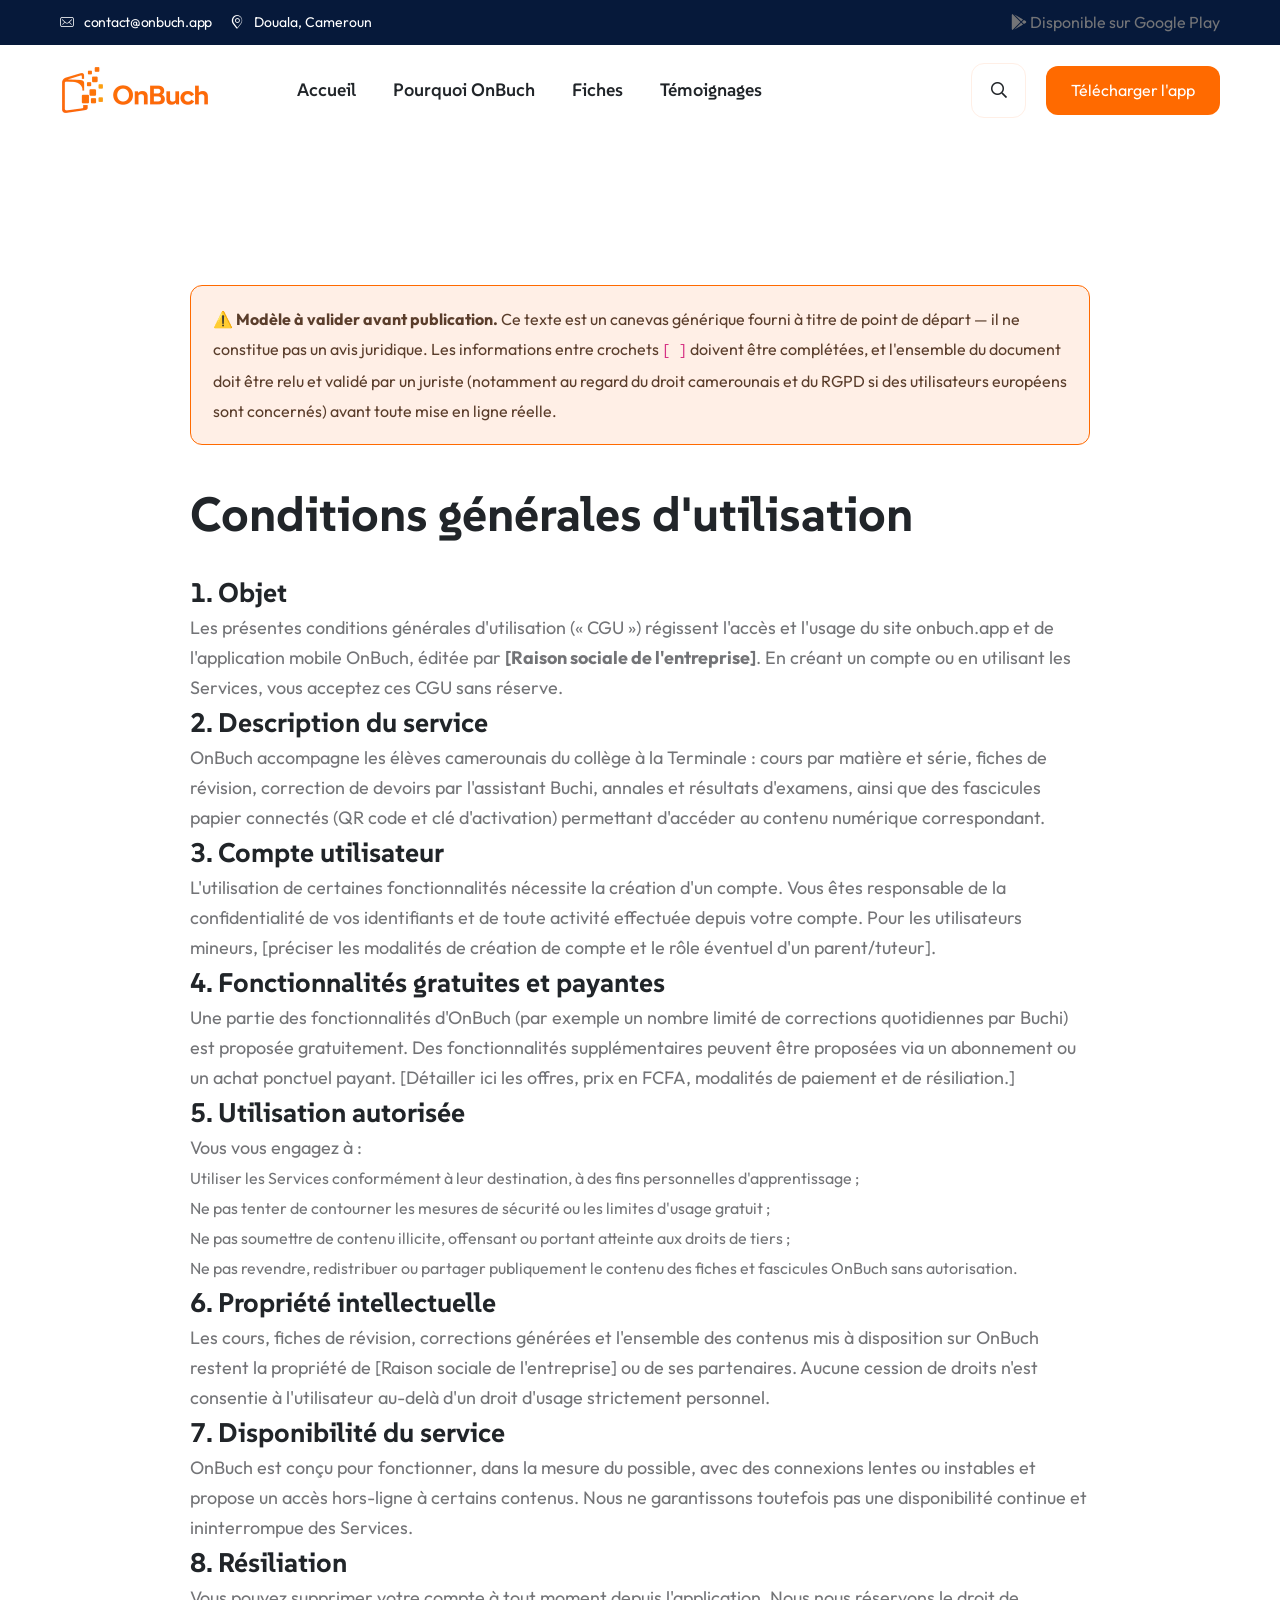
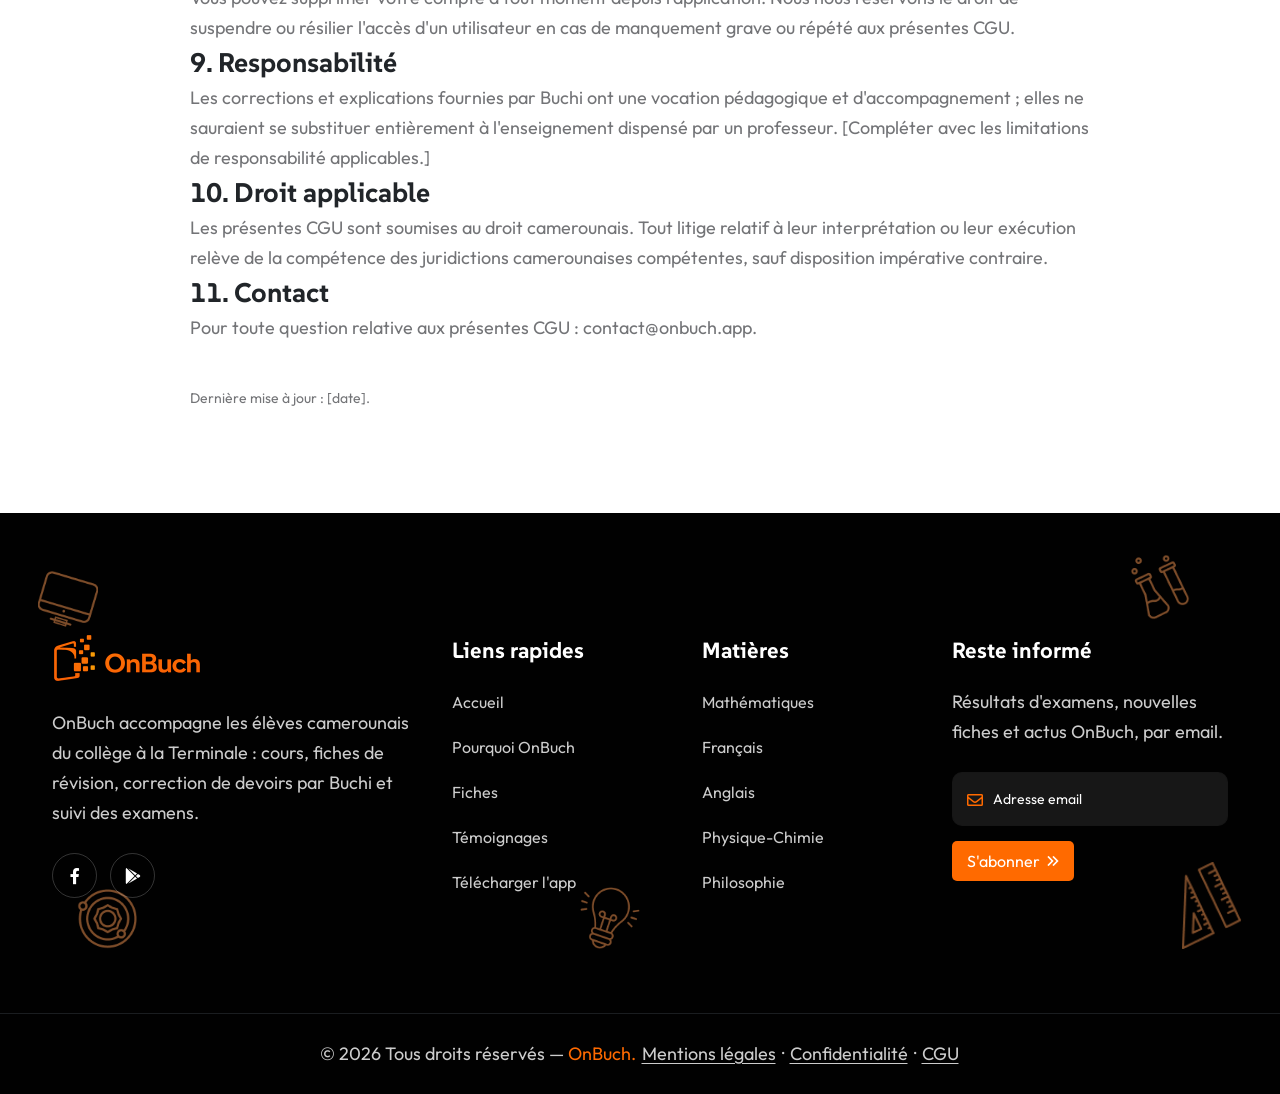
==== landing-template/edufit/home-online/pages/cgu.html @ f479c907 "Add Open Graph social sharing tags and legal pages - Open Graph / Twitter Card meta tags (title, des" ====
<!DOCTYPE html>
<html lang="fr">
<head>
        <!--====== Required meta tags ======-->
        <meta charset="utf-8">
        <meta http-equiv="x-ua-compatible" content="ie=edge">
        <meta name="description" content="Conditions générales d'utilisation du site et de l'application OnBuch.">
        <meta name="viewport" content="width=device-width, initial-scale=1, shrink-to-fit=no">
        <!--====== Title ======-->
        <title>Conditions générales d'utilisation — OnBuch</title>
        <!--====== Open Graph / Social sharing (WhatsApp, Facebook...) ======-->
        <meta property="og:type" content="website">
        <meta property="og:url" content="https://onbuch-landing.pages.dev/home-online/pages/cgu.html">
        <meta property="og:site_name" content="OnBuch">
        <meta property="og:title" content="Conditions générales d'utilisation — OnBuch">
        <meta property="og:description" content="Conditions générales d'utilisation du site et de l'application OnBuch.">
        <meta property="og:image" content="https://onbuch-landing.pages.dev/home-online/assets/images/social/og-image.jpg">
        <meta property="og:image:width" content="1200">
        <meta property="og:image:height" content="630">
        <meta property="og:locale" content="fr_FR">
        <meta name="twitter:card" content="summary_large_image">
        <meta name="twitter:title" content="Conditions générales d'utilisation — OnBuch">
        <meta name="twitter:description" content="Conditions générales d'utilisation du site et de l'application OnBuch.">
        <meta name="twitter:image" content="https://onbuch-landing.pages.dev/home-online/assets/images/social/og-image.jpg">
        <!--====== Favicon Icon ======-->
        <link rel="shortcut icon" href="../../common/images/favicon.png" type="image/png">
        <!--====== Google Fonts ======-->
        <link href="https://fonts.googleapis.com/css2?family=Outfit:wght@100..900&family=SUSE:wght@100..800&display=swap" rel="stylesheet">
        <!--====== FlatIcon css ======-->
        <link rel="stylesheet" href="../../common/fonts/flaticon/flaticon_edufit.css">
        <!--====== FontAwesome css ======-->
        <link rel="stylesheet" href="../../common/fonts/fontawesome/css/all.min.css">
        <!--====== Bootstrap css ======-->
        <link rel="stylesheet" href="../../common/css/plugins/bootstrap.min.css">
        <!--====== Slick-popup css ======-->
        <link rel="stylesheet" href="../../common/css/plugins/slick.css">
        <!--====== Magnific-popup css ======-->
        <link rel="stylesheet" href="../../common/css/plugins/magnific-popup.css">
        <!--====== Animate css ======-->
        <link rel="stylesheet" href="../../common/css/plugins/aos.css">
        <!--====== Default css ======-->
        <link rel="stylesheet" href="../../common/css/default.css">
        <!--====== Common Style css ======-->
        <link rel="stylesheet" href="../../common/css/common_style.css">
        <!--====== Style css ======-->
        <link rel="stylesheet" href="../assets/css/style.css">
    </head>
    <body>
        <!--====== Start Preloader ======-->
        <div class="preloader">
            <div class="loader">
                <img src="../../common/images/loader.png" alt="loader">
            </div>
        </div><!--====== End Preloader ======-->
        <!--====== Start Overlay ======-->
        <div class="offcanvas__overlay"></div>
        <header class="header-area header-one">
            <!--====  Header Top  ===-->
            <div class="header-top">
                <div class="container-fluid">
                    <div class="row">
                        <div class="col-lg-6">
                            <!--===  Top Bar Left  ===-->
                            <div class="top-left">
                                <span><i class="flaticon-email"></i><a href="mailto:contact@onbuch.app">contact@onbuch.app</a></span>
                                <span><i class="flaticon-pin-map"></i>Douala, Cameroun</span>
                            </div>
                        </div>
                        <div class="col-lg-6">
                            <!--===  Top Bar Right  ===-->
                            <div class="top-right">
                                <span><a href="https://play.google.com/store/apps/details?id=com.luvvix.onbuch&hl=fr" target="_blank" rel="noopener"><i class="fab fa-google-play"></i> Disponible sur Google Play</a></span>
                            </div>
                        </div>
                    </div>
                </div>
            </div>
            <!--====  Header Navigation  ===-->
            <div class="header-navigation">
                <div class="container-fluid">
                    <!--====  Header Nav Inner  ===-->
                    <div class="nav-inner-menu">
                        <!--====  Primary Menu  ===-->
                        <div class="primary-menu">
                            <!--====  Site Branding  ===-->
                            <div class="site-branding">
                                <a href="../index.html" class="brand-logo"><img src="../../common/images/logo/logo-main.png" alt="OnBuch" width="150" height="50"></a>
                            </div>
                            <!--=== Edufit Main Menu ===-->
                            <div class="edufit-nav-menu">
                                <!--=== Edufit Menu Top ===-->
                                <div class="edufit-menu-top d-flex justify-content-between d-block d-xl-none">
                                    <div class="site-branding">
                                        <a href="../index.html" class="brand-logo"><img src="../../common/images/logo/logo-main.png" alt="OnBuch" width="150" height="50"></a>
                                    </div>
                                    <div class="navbar-close">
                                        <i class="far fa-times"></i>
                                    </div>
                                </div>
                                <!--=== Main Menu ===-->
                                <nav class="main-menu">
                                    <ul>
                                        <li class="menu-item"><a href="../index.html">Accueil</a></li>
                                        <li class="menu-item"><a href="../index.html#pourquoi-onbuch">Pourquoi OnBuch</a></li>
                                        <li class="menu-item"><a href="../index.html#fiches">Fiches</a></li>
                                        <li class="menu-item"><a href="../index.html#temoignages">Témoignages</a></li>
                                    </ul>
                                </nav>
                                <!--=== Edufit Nav Button ===-->
                                <div class="edufit-nav-button d-block d-xl-none mt-40">
                                    <a href="https://play.google.com/store/apps/details?id=com.luvvix.onbuch&hl=fr" target="_blank" rel="noopener" class="theme-btn style-one">Télécharger l'app</a>
                                </div>
                            </div>
                            <!--=== Header Nav Right ===-->
                            <div class="nav-right-item">
                                <div class="search-btn">
                                    <button class="icon" data-bs-toggle="modal" data-bs-target="#search-modal"><i class="far fa-search"></i></button>
                                </div>
                                <div class="nav-button d-none d-xl-block">
                                    <a href="https://play.google.com/store/apps/details?id=com.luvvix.onbuch&hl=fr" target="_blank" rel="noopener" class="theme-btn style-one">Télécharger l'app</a>
                                </div>
                                <div class="navbar-toggler">
                                    <span></span>
                                    <span></span>
                                    <span></span>
                                </div>
                            </div>
                        </div>
                    </div>
                </div>
            </div>
        </header>
        <!--====== Start Legal Content Section ======-->
        <section class="pt-150 pb-100">
            <div class="container">
                <div style="max-width:900px;margin:0 auto 40px;padding:18px 22px;background:#FFEFE6;border:1px solid #FF6A00;border-radius:12px;color:#5a3d2b;">
    <strong>⚠️ Modèle à valider avant publication.</strong> Ce texte est un canevas générique fourni à titre de point de départ — il ne constitue pas un avis juridique. Les informations entre crochets <code>[ ]</code> doivent être complétées, et l'ensemble du document doit être relu et validé par un juriste (notamment au regard du droit camerounais et du RGPD si des utilisateurs européens sont concernés) avant toute mise en ligne réelle.
</div>

                <div style="max-width:900px;margin:0 auto;">
    <h2 style="margin-bottom:30px;">Conditions générales d'utilisation</h2>

    <h3>1. Objet</h3>
    <p>
        Les présentes conditions générales d'utilisation (« CGU ») régissent l'accès et l'usage du
        site onbuch.app et de l'application mobile OnBuch, éditée par
        <strong>[Raison sociale de l'entreprise]</strong>. En créant un compte ou en utilisant les
        Services, vous acceptez ces CGU sans réserve.
    </p>

    <h3>2. Description du service</h3>
    <p>
        OnBuch accompagne les élèves camerounais du collège à la Terminale : cours par matière et
        série, fiches de révision, correction de devoirs par l'assistant Buchi, annales et
        résultats d'examens, ainsi que des fascicules papier connectés (QR code et clé
        d'activation) permettant d'accéder au contenu numérique correspondant.
    </p>

    <h3>3. Compte utilisateur</h3>
    <p>
        L'utilisation de certaines fonctionnalités nécessite la création d'un compte. Vous êtes
        responsable de la confidentialité de vos identifiants et de toute activité effectuée depuis
        votre compte. Pour les utilisateurs mineurs, [préciser les modalités de création de compte
        et le rôle éventuel d'un parent/tuteur].
    </p>

    <h3>4. Fonctionnalités gratuites et payantes</h3>
    <p>
        Une partie des fonctionnalités d'OnBuch (par exemple un nombre limité de corrections
        quotidiennes par Buchi) est proposée gratuitement. Des fonctionnalités supplémentaires
        peuvent être proposées via un abonnement ou un achat ponctuel payant.
        [Détailler ici les offres, prix en FCFA, modalités de paiement et de résiliation.]
    </p>

    <h3>5. Utilisation autorisée</h3>
    <p>Vous vous engagez à :</p>
    <ul>
        <li>Utiliser les Services conformément à leur destination, à des fins personnelles d'apprentissage ;</li>
        <li>Ne pas tenter de contourner les mesures de sécurité ou les limites d'usage gratuit ;</li>
        <li>Ne pas soumettre de contenu illicite, offensant ou portant atteinte aux droits de tiers ;</li>
        <li>Ne pas revendre, redistribuer ou partager publiquement le contenu des fiches et fascicules OnBuch sans autorisation.</li>
    </ul>

    <h3>6. Propriété intellectuelle</h3>
    <p>
        Les cours, fiches de révision, corrections générées et l'ensemble des contenus mis à
        disposition sur OnBuch restent la propriété de [Raison sociale de l'entreprise] ou de ses
        partenaires. Aucune cession de droits n'est consentie à l'utilisateur au-delà d'un droit
        d'usage strictement personnel.
    </p>

    <h3>7. Disponibilité du service</h3>
    <p>
        OnBuch est conçu pour fonctionner, dans la mesure du possible, avec des connexions lentes ou
        instables et propose un accès hors-ligne à certains contenus. Nous ne garantissons toutefois
        pas une disponibilité continue et ininterrompue des Services.
    </p>

    <h3>8. Résiliation</h3>
    <p>
        Vous pouvez supprimer votre compte à tout moment depuis l'application. Nous nous réservons
        le droit de suspendre ou résilier l'accès d'un utilisateur en cas de manquement grave ou
        répété aux présentes CGU.
    </p>

    <h3>9. Responsabilité</h3>
    <p>
        Les corrections et explications fournies par Buchi ont une vocation pédagogique et
        d'accompagnement ; elles ne sauraient se substituer entièrement à l'enseignement dispensé
        par un professeur. [Compléter avec les limitations de responsabilité applicables.]
    </p>

    <h3>10. Droit applicable</h3>
    <p>
        Les présentes CGU sont soumises au droit camerounais. Tout litige relatif à leur
        interprétation ou leur exécution relève de la compétence des juridictions camerounaises
        compétentes, sauf disposition impérative contraire.
    </p>

    <h3>11. Contact</h3>
    <p>
        Pour toute question relative aux présentes CGU :
        <a href="mailto:contact@onbuch.app">contact@onbuch.app</a>.
    </p>

    <p style="margin-top:40px;color:#737477;font-size:14px;">Dernière mise à jour : [date].</p>
</div>

            </div>
        </section><!--====== End Legal Content Section ======-->
        <footer class="footer-default">
            <div class="shape shape-one"><span><img src="../../common/images/footer/shape/shape1.png" alt="shape"></span></div>
            <div class="shape shape-two"><span><img src="../../common/images/footer/shape/shape2.png" alt="shape"></span></div>
            <div class="shape shape-three"><span><img src="../../common/images/footer/shape/shape3.png" alt="shape"></span></div>
            <div class="shape shape-four"><span><img src="../../common/images/footer/shape/shape4.png" alt="shape"></span></div>
            <div class="shape shape-five"><span><img src="../../common/images/footer/shape/shape5.png" alt="shape"></span></div>
            <div class="container">
                <!--===  Footer Widget Area  ===-->
                <div class="footer-widget-area pt-120 pb-75">
                    <div class="row">
                        <div class="col-lg-4 col-md-6">
                            <!--===  Footer Widget  ===-->
                            <div class="footer-widget footer-about-widget mb-40" data-aos="fade-up" data-aos-duration="1000">
                                <div class="footer-content">
                                    <div class="footer-logo">
                                        <a href="../index.html"><img src="../../common/images/logo/logo-white.png" alt="OnBuch" width="150" height="50"></a>
                                    </div>
                                    <p>OnBuch accompagne les élèves camerounais du collège à la Terminale : cours, fiches de révision, correction de devoirs par Buchi et suivi des examens.</p>
                                    <ul class="social-link">
                                        <li><a href="https://www.facebook.com/p/OnBuch-App-61578933748212/" target="_blank" rel="noopener"><i class="fab fa-facebook-f"></i></a></li>
                                        <li><a href="https://play.google.com/store/apps/details?id=com.luvvix.onbuch&hl=fr" target="_blank" rel="noopener"><i class="fab fa-google-play"></i></a></li>
                                    </ul>
                                </div>
                            </div>
                        </div>
                        <div class="col-lg-5 col-md-6">
                            <div class="row">
                                <div class="col-6">
                                    <!--===  Footer Widget  ===-->
                                    <div class="footer-widget footer-nav-widget mb-40" data-aos="fade-up" data-aos-duration="1200">
                                        <div class="footer-content">
                                            <h4 class="widget-title">Liens rapides</h4>
                                            <ul class="widget-nav">
                                                <li><a href="../index.html">Accueil</a></li>
                                                <li><a href="../index.html#pourquoi-onbuch">Pourquoi OnBuch</a></li>
                                                <li><a href="../index.html#fiches">Fiches</a></li>
                                                <li><a href="../index.html#temoignages">Témoignages</a></li>
                                                <li><a href="https://play.google.com/store/apps/details?id=com.luvvix.onbuch&hl=fr" target="_blank" rel="noopener">Télécharger l'app</a></li>
                                            </ul>
                                        </div>
                                    </div>
                                </div>
                                <div class="col-6">
                                    <!--===  Footer Widget  ===-->
                                    <div class="footer-widget footer-nav-widget mb-40" data-aos="fade-up" data-aos-duration="1400">
                                        <div class="footer-content">
                                            <h4 class="widget-title">Matières</h4>
                                            <ul class="widget-nav">
                                                <li><a href="../index.html#fiches">Mathématiques</a></li>
                                                <li><a href="../index.html#fiches">Français</a></li>
                                                <li><a href="../index.html#fiches">Anglais</a></li>
                                                <li><a href="../index.html#fiches">Physique-Chimie</a></li>
                                                <li><a href="../index.html#fiches">Philosophie</a></li>
                                            </ul>
                                        </div>
                                    </div>
                                </div>
                            </div>
                        </div>
                        <div class="col-lg-3 col-md-6">
                            <!--=== Footer Widget ===-->
                            <div class="footer-widget footer-newsletter-widget mb-40" data-aos="fade-up" data-aos-duration="1600">
                                <div class="footer-content">
                                    <h4 class="widget-title">Reste informé</h4>
                                    <p>Résultats d'examens, nouvelles fiches et actus OnBuch, par email.</p>
                                    <form>
                                        <div class="form-group">
                                            <input type="email" class="form_control" placeholder="Adresse email" name="email" required>
                                            <label><i class="far fa-envelope"></i></label>
                                            <button class="theme-btn style-one sm-btn">S'abonner <i class="far fa-angle-double-right"></i></button>
                                        </div>
                                    </form>
                                </div>
                            </div>
                        </div>
                    </div>
                </div>
            </div>
            <!--===  Footer Copyright  ===-->
            <div class="footer-copyright">
                <div class="container">
                    <div class="row">
                        <div class="col-lg-12">
                            <!--===  Copyright Text  ===-->
                            <div class="copyright-text text-center">
                                <p>&copy; 2026 Tous droits réservés — <span>OnBuch.</span>
                                    <a href="mentions-legales.html">Mentions légales</a> ·
                                    <a href="confidentialite.html">Confidentialité</a> ·
                                    <a href="cgu.html">CGU</a>
                                </p>
                            </div>
                        </div>
                    </div>
                </div>
            </div>
        </footer>
<!--====== Back To Top ======-->
        <div class="back-to-top"><i class="far fa-arrow-up"></i></div>
        <!--====== Jquery js ======-->
        <script src="../../common/js/plugins/jquery-3.7.1.min.js"></script>
        <!--====== Bootstrap js ======-->
        <script src="../../common/js/plugins/popper.min.js"></script>
        <!--====== Bootstrap js ======-->
        <script src="../../common/js/plugins/bootstrap.min.js"></script>
        <!--====== Slick js ======-->
        <script src="../../common/js/plugins/slick.min.js"></script>
        <!--====== Magnific js ======-->
        <script src="../../common/js/plugins/jquery.magnific-popup.min.js"></script>
        <!--====== Aos js ======-->
        <script src="../../common/js/plugins/aos.js"></script>
        <!--====== Main js ======-->
        <script src="../../common/js/common_script.js"></script>
        <!--====== Main js ======-->
        <script src="../assets/js/theme.js"></script>
    </body>
</html>
---- landing-template/edufit/common/css/default.css ----
/*---------------------------------------
    - Margin & Padding
-----------------------------------------*/
/*-- Margin Top --*/
.mt-5 {
  margin-top: 5px; }

.mt-10 {
  margin-top: 10px; }

.mt-15 {
  margin-top: 15px; }

.mt-20 {
  margin-top: 20px; }

.mt-25 {
  margin-top: 25px; }

.mt-30 {
  margin-top: 30px; }

.mt-35 {
  margin-top: 35px; }

.mt-40 {
  margin-top: 40px; }

.mt-45 {
  margin-top: 45px; }

.mt-50 {
  margin-top: 50px; }

.mt-55 {
  margin-top: 55px; }

.mt-60 {
  margin-top: 60px; }

.mt-65 {
  margin-top: 65px; }

.mt-70 {
  margin-top: 70px; }

.mt-75 {
  margin-top: 75px; }

.mt-80 {
  margin-top: 80px; }

.mt-85 {
  margin-top: 85px; }

.mt-90 {
  margin-top: 90px; }

.mt-95 {
  margin-top: 95px; }

.mt-100 {
  margin-top: 100px; }

.mt-105 {
  margin-top: 105px; }

.mt-110 {
  margin-top: 110px; }

.mt-115 {
  margin-top: 115px; }

.mt-120 {
  margin-top: 120px; }

.mt-125 {
  margin-top: 125px; }

.mt-130 {
  margin-top: 130px; }

.mt-135 {
  margin-top: 135px; }

.mt-140 {
  margin-top: 140px; }

.mt-145 {
  margin-top: 145px; }

.mt-150 {
  margin-top: 150px; }

.mt-155 {
  margin-top: 155px; }

.mt-160 {
  margin-top: 160px; }

.mt-165 {
  margin-top: 165px; }

.mt-170 {
  margin-top: 170px; }

.mt-175 {
  margin-top: 175px; }

.mt-180 {
  margin-top: 180px; }

.mt-185 {
  margin-top: 185px; }

.mt-190 {
  margin-top: 190px; }

.mt-195 {
  margin-top: 195px; }

.mt-200 {
  margin-top: 200px; }

.mt-205{
  margin-top: 205px;
}
.mt-210{
  margin-top: 210px;
}
.mt-215{
  margin-top: 215px;
}
.mt-220{
  margin-top: 220px;
}
.mt-225{
  margin-top: 225px;
}
.mt-230{
  margin-top: 230px;
}
.mt-235{
  margin-top: 235px;
}
.mt-240{
  margin-top: 240px;
}
.mt-245{
  margin-top: 245px;
}
.mt-250{
  margin-top: 250px;
}
.mt-255{
  margin-top: 255px;
}
.mt-260{
  margin-top: 260px;
}
.mt-265{
  margin-top: 265px;
}
.mt-270{
  margin-top: 270px;
}
.mt-275{
  margin-top: 275px;
}
.mt-280{
  margin-top: 280px;
}
.mt-285{
  margin-top: 285px;
}
.mt-290{
  margin-top: 290px;
}
.mt-295{
  margin-top: 295px;
}
.mt-300{
  margin-top: 300px;
}
/*-- Margin Bottom --*/
.mb-5 {
  margin-bottom: 5px; }

.mb-10 {
  margin-bottom: 10px; }

.mb-15 {
  margin-bottom: 15px; }

.mb-20 {
  margin-bottom: 20px; }

.mb-25 {
  margin-bottom: 25px; }

.mb-30 {
  margin-bottom: 30px; }

.mb-35 {
  margin-bottom: 35px; }

.mb-40 {
  margin-bottom: 40px; }

.mb-45 {
  margin-bottom: 45px; }

.mb-50 {
  margin-bottom: 50px; }

.mb-55 {
  margin-bottom: 55px; }

.mb-60 {
  margin-bottom: 60px; }

.mb-65 {
  margin-bottom: 65px; }

.mb-70 {
  margin-bottom: 70px; }

.mb-75 {
  margin-bottom: 75px; }

.mb-80 {
  margin-bottom: 80px; }

.mb-85 {
  margin-bottom: 85px; }

.mb-90 {
  margin-bottom: 90px; }

.mb-95 {
  margin-bottom: 95px; }

.mb-100 {
  margin-bottom: 100px; }

.mb-105 {
  margin-bottom: 105px; }

.mb-110 {
  margin-bottom: 110px; }

.mb-115 {
  margin-bottom: 115px; }

.mb-120 {
  margin-bottom: 120px; }

.mb-125 {
  margin-bottom: 125px; }

.mb-130 {
  margin-bottom: 130px; }

.mb-135 {
  margin-bottom: 135px; }

.mb-140 {
  margin-bottom: 140px; }

.mb-145 {
  margin-bottom: 145px; }

.mb-150 {
  margin-bottom: 150px; }

.mb-155 {
  margin-bottom: 155px; }

.mb-160 {
  margin-bottom: 160px; }

.mb-165 {
  margin-bottom: 165px; }

.mb-170 {
  margin-bottom: 170px; }

.mb-175 {
  margin-bottom: 175px; }

.mb-180 {
  margin-bottom: 180px; }

.mb-185 {
  margin-bottom: 185px; }

.mb-190 {
  margin-bottom: 190px; }

.mb-195 {
  margin-bottom: 195px; }

.mb-200 {
  margin-bottom: 200px; }

.mb-205 {
  margin-bottom: 205px; }

.mb-210 {
  margin-bottom: 210px; }

.mb-215 {
  margin-bottom: 215px; }

.mb-220 {
  margin-bottom: 220px; }

.mb-225 {
  margin-bottom: 225px; }

.mb-230 {
  margin-bottom: 230px; }

.mb-235 {
  margin-bottom: 235px; }

.mb-240 {
  margin-bottom: 240px; }

.mb-245 {
  margin-bottom: 245px; }

.mb-250 {
  margin-bottom: 250px; }

.mb-255 {
  margin-bottom: 255px; }

.mb-260 {
  margin-bottom: 260px; }

.mb-265 {
  margin-bottom: 265px; }

.mb-270 {
  margin-bottom: 270px; }

.mb-275 {
  margin-bottom: 275px; }

.mb-280 {
  margin-bottom: 280px; }

.mb-285 {
  margin-bottom: 285px; }

.mb-290 {
  margin-bottom: 290px; }

.mb-295 {
  margin-bottom: 295px; }

.mb-300 {
  margin-bottom: 300px; }

/*-- Margin Left --*/
.ml-5 {
  margin-left: 5px; }

.ml-10 {
  margin-left: 10px; }

.ml-15 {
  margin-left: 15px; }

.ml-20 {
  margin-left: 20px; }

.ml-25 {
  margin-left: 25px; }

.ml-30 {
  margin-left: 30px; }

.ml-35 {
  margin-left: 35px; }

.ml-40 {
  margin-left: 40px; }

.ml-45 {
  margin-left: 45px; }

.ml-50 {
  margin-left: 50px; }

.ml-55 {
  margin-left: 55px; }

.ml-60 {
  margin-left: 60px; }

.ml-65 {
  margin-left: 65px; }

.ml-70 {
  margin-left: 70px; }

.ml-75 {
  margin-left: 75px; }

.ml-80 {
  margin-left: 80px; }

.ml-85 {
  margin-left: 85px; }

.ml-90 {
  margin-left: 90px; }

.ml-95 {
  margin-left: 95px; }

.ml-100 {
  margin-left: 100px; }

.ml-105 {
  margin-left: 105px; }

.ml-110 {
  margin-left: 110px; }

.ml-115 {
  margin-left: 115px; }

.ml-120 {
  margin-left: 120px; }

.ml-125 {
  margin-left: 125px; }

.ml-130 {
  margin-left: 130px; }

.ml-135 {
  margin-left: 135px; }

.ml-140 {
  margin-left: 140px; }

.ml-145 {
  margin-left: 145px; }

.ml-150 {
  margin-left: 150px; }

.ml-155 {
  margin-left: 155px; }

.ml-160 {
  margin-left: 160px; }

.ml-165 {
  margin-left: 165px; }

.ml-170 {
  margin-left: 170px; }

.ml-175 {
  margin-left: 175px; }

.ml-180 {
  margin-left: 180px; }

.ml-185 {
  margin-left: 185px; }

.ml-190 {
  margin-left: 190px; }

.ml-195 {
  margin-left: 195px; }

.ml-200 {
  margin-left: 200px; }

.ml-205{
  margin-left: 205px;
}
.ml-210{
  margin-left: 210px;
}
.ml-215{
  margin-left: 215px;
}
.ml-220{
  margin-left: 220px;
}
.ml-225{
  margin-left: 225px;
}
.ml-230{
  margin-left: 230px;
}
.ml-235{
  margin-left: 235px;
}
.ml-240{
  margin-left: 240px;
}
.ml-245{
  margin-left: 245px;
}
.ml-250{
  margin-left: 250px;
}
.ml-255{
  margin-left: 255px;
}
.ml-260{
  margin-left: 260px;
}
.ml-265{
  margin-left: 265px;
}
.ml-270{
  margin-left: 270px;
}
.ml-275{
  margin-left: 275px;
}
.ml-280{
  margin-left: 280px;
}
.ml-285{
  margin-left: 285px;
}
.ml-290{
  margin-left: 290px;
}
.ml-295{
  margin-left: 295px;
}
.ml-300{
  margin-left: 300px;
}
/*-- Margin Right --*/
.mr-5 {
  margin-right: 5px; }

.mr-10 {
  margin-right: 10px; }

.mr-15 {
  margin-right: 15px; }

.mr-20 {
  margin-right: 20px; }

.mr-25 {
  margin-right: 25px; }

.mr-30 {
  margin-right: 30px; }

.mr-35 {
  margin-right: 35px; }

.mr-40 {
  margin-right: 40px; }

.mr-45 {
  margin-right: 45px; }

.mr-50 {
  margin-right: 50px; }

.mr-55 {
  margin-right: 55px; }

.mr-60 {
  margin-right: 60px; }

.mr-65 {
  margin-right: 65px; }

.mr-70 {
  margin-right: 70px; }

.mr-75 {
  margin-right: 75px; }

.mr-80 {
  margin-right: 80px; }

.mr-85 {
  margin-right: 85px; }

.mr-90 {
  margin-right: 90px; }

.mr-95 {
  margin-right: 95px; }

.mr-100 {
  margin-right: 100px; }

.mr-105 {
  margin-right: 105px; }

.mr-110 {
  margin-right: 110px; }

.mr-115 {
  margin-right: 115px; }

.mr-120 {
  margin-right: 120px; }

.mr-125 {
  margin-right: 125px; }

.mr-130 {
  margin-right: 130px; }

.mr-135 {
  margin-right: 135px; }

.mr-140 {
  margin-right: 140px; }

.mr-145 {
  margin-right: 145px; }

.mr-150 {
  margin-right: 150px; }

.mr-155 {
  margin-right: 155px; }

.mr-160 {
  margin-right: 160px; }

.mr-165 {
  margin-right: 165px; }

.mr-170 {
  margin-right: 170px; }

.mr-175 {
  margin-right: 175px; }

.mr-180 {
  margin-right: 180px; }

.mr-185 {
  margin-right: 185px; }

.mr-190 {
  margin-right: 190px; }

.mr-195 {
  margin-right: 195px; }

.mr-200 {
  margin-right: 200px; }

.mr-205{
  margin-right: 205px;
}
.mr-210{
  margin-right: 210px;
}
.mr-215{
  margin-right: 215px;
}
.mr-220{
  margin-right: 220px;
}
.mr-225{
  margin-right: 225px;
}
.mr-230{
  margin-right: 230px;
}
.mr-235{
  margin-right: 235px;
}
.mr-240{
  margin-right: 240px;
}
.mr-245{
  margin-right: 245px;
}
.mr-250{
  margin-right: 250px;
}
.mr-255{
  margin-right: 255px;
}
.mr-260{
  margin-right: 260px;
}
.mr-265{
  margin-right: 265px;
}
.mr-270{
  margin-right: 270px;
}
.mr-275{
  margin-right: 275px;
}
.mr-280{
  margin-right: 280px;
}
.mr-285{
  margin-right: 285px;
}
.mr-290{
  margin-right: 290px;
}
.mr-295{
  margin-right: 295px;
}
.mr-300{
  margin-right: 300px;
}
/*-- Padding Top --*/
.pt-5 {
  padding-top: 5px; }

.pt-10 {
  padding-top: 10px; }

.pt-15 {
  padding-top: 15px; }

.pt-20 {
  padding-top: 20px; }

.pt-25 {
  padding-top: 25px; }

.pt-30 {
  padding-top: 30px; }

.pt-35 {
  padding-top: 35px; }

.pt-40 {
  padding-top: 40px; }

.pt-45 {
  padding-top: 45px; }

.pt-50 {
  padding-top: 50px; }

.pt-55 {
  padding-top: 55px; }

.pt-60 {
  padding-top: 60px; }

.pt-65 {
  padding-top: 65px; }

.pt-70 {
  padding-top: 70px; }

.pt-75 {
  padding-top: 75px; }

.pt-80 {
  padding-top: 80px; }

.pt-85 {
  padding-top: 85px; }

.pt-90 {
  padding-top: 90px; }

.pt-95 {
  padding-top: 95px; }

.pt-100 {
  padding-top: 100px; }

.pt-105 {
  padding-top: 105px; }

.pt-110 {
  padding-top: 110px; }

.pt-115 {
  padding-top: 115px; }

.pt-120 {
  padding-top: 120px; }

.pt-125 {
  padding-top: 125px; }

.pt-130 {
  padding-top: 130px; }

.pt-135 {
  padding-top: 135px; }

.pt-140 {
  padding-top: 140px; }

.pt-145 {
  padding-top: 145px; }

.pt-150 {
  padding-top: 150px; }

.pt-155 {
  padding-top: 155px; }

.pt-160 {
  padding-top: 160px; }

.pt-165 {
  padding-top: 165px; }

.pt-170 {
  padding-top: 170px; }

.pt-175 {
  padding-top: 175px; }

.pt-180 {
  padding-top: 180px; }

.pt-185 {
  padding-top: 185px; }

.pt-190 {
  padding-top: 190px; }

.pt-195 {
  padding-top: 195px; }

.pt-200 {
  padding-top: 200px; }

.pt-205 {
  padding-top: 205px; }

.pt-210 {
  padding-top: 210px; }

.pt-215 {
  padding-top: 215px; }

.pt-220 {
  padding-top: 220px; }

.pt-225 {
  padding-top: 225px; }

.pt-230 {
  padding-top: 230px; }

.pt-235 {
  padding-top: 235px; }

.pt-240 {
  padding-top: 240px; }

.pt-245 {
  padding-top: 245px; }

.pt-250 {
  padding-top: 250px; }

.pt-255 {
  padding-top: 255px; }

.pt-260 {
  padding-top: 260px; }

.pt-265 {
  padding-top: 265px; }

.pt-270 {
  padding-top: 270px; }

.pt-275 {
  padding-top: 275px; }

.pt-280 {
  padding-top: 280px; }

.pt-285 {
  padding-top: 285px; }

.pt-290 {
  padding-top: 290px; }

.pt-295 {
  padding-top: 295px; }

.pt-300 {
  padding-top: 300px; }

/*-- Padding Bottom --*/
.pb-5 {
  padding-bottom: 5px; }

.pb-10 {
  padding-bottom: 10px; }

.pb-15 {
  padding-bottom: 15px; }

.pb-20 {
  padding-bottom: 20px; }

.pb-25 {
  padding-bottom: 25px; }

.pb-30 {
  padding-bottom: 30px; }

.pb-35 {
  padding-bottom: 35px; }

.pb-40 {
  padding-bottom: 40px; }

.pb-45 {
  padding-bottom: 45px; }

.pb-50 {
  padding-bottom: 50px; }

.pb-55 {
  padding-bottom: 55px; }

.pb-60 {
  padding-bottom: 60px; }

.pb-65 {
  padding-bottom: 65px; }

.pb-70 {
  padding-bottom: 70px; }

.pb-75 {
  padding-bottom: 75px; }

.pb-80 {
  padding-bottom: 80px; }

.pb-85 {
  padding-bottom: 85px; }

.pb-90 {
  padding-bottom: 90px; }

.pb-95 {
  padding-bottom: 95px; }

.pb-100 {
  padding-bottom: 100px; }

.pb-105 {
  padding-bottom: 105px; }

.pb-110 {
  padding-bottom: 110px; }

.pb-115 {
  padding-bottom: 115px; }

.pb-120 {
  padding-bottom: 120px; }

.pb-125 {
  padding-bottom: 125px; }

.pb-130 {
  padding-bottom: 130px; }

.pb-135 {
  padding-bottom: 135px; }

.pb-140 {
  padding-bottom: 140px; }

.pb-145 {
  padding-bottom: 145px; }

.pb-150 {
  padding-bottom: 150px; }

.pb-155 {
  padding-bottom: 155px; }

.pb-160 {
  padding-bottom: 160px; }

.pb-165 {
  padding-bottom: 165px; }

.pb-170 {
  padding-bottom: 170px; }

.pb-175 {
  padding-bottom: 175px; }

.pb-180 {
  padding-bottom: 180px; }

.pb-185 {
  padding-bottom: 185px; }

.pb-190 {
  padding-bottom: 190px; }

.pb-195 {
  padding-bottom: 195px; }

.pb-200 {
  padding-bottom: 200px; }

.pb-205 {
  padding-bottom: 205px; }

.pb-210 {
  padding-bottom: 210px; }

.pb-215 {
  padding-bottom: 215px; }

.pb-220 {
  padding-bottom: 220px; }

.pb-225 {
  padding-bottom: 225px; }

.pb-230 {
  padding-bottom: 230px; }

.pb-235 {
  padding-bottom: 235px; }

.pb-240 {
  padding-bottom: 240px; }

.pb-245 {
  padding-bottom: 245px; }

.pb-250 {
  padding-bottom: 250px; }

.pb-255 {
  padding-bottom: 255px; }

.pb-260 {
  padding-bottom: 260px; }

.pb-265 {
  padding-bottom: 265px; }

.pb-270 {
  padding-bottom: 270px; }

.pb-275 {
  padding-bottom: 275px; }

.pb-280 {
  padding-bottom: 280px; }

.pb-285 {
  padding-bottom: 285px; }

.pb-290 {
  padding-bottom: 290px; }

.pb-295 {
  padding-bottom: 295px; }

.pb-300 {
  padding-bottom: 300px; }

/*-- Padding Left --*/
.pl-5 {
  padding-left: 5px; }

.pl-10 {
  padding-left: 10px; }

.pl-15 {
  padding-left: 15px; }

.pl-20 {
  padding-left: 20px; }

.pl-25 {
  padding-left: 25px; }

.pl-30 {
  padding-left: 30px; }

.pl-35 {
  padding-left: 35px; }

.pl-40 {
  padding-left: 40px; }

.pl-45 {
  padding-left: 45px; }

.pl-50 {
  padding-left: 50px; }

.pl-55 {
  padding-left: 55px; }

.pl-60 {
  padding-left: 60px; }

.pl-65 {
  padding-left: 65px; }

.pl-70 {
  padding-left: 70px; }

.pl-75 {
  padding-left: 75px; }

.pl-80 {
  padding-left: 80px; }

.pl-85 {
  padding-left: 85px; }

.pl-90 {
  padding-left: 90px; }

.pl-95 {
  padding-left: 95px; }

.pl-100 {
  padding-left: 100px; }

.pl-105 {
  padding-left: 105px; }

.pl-110 {
  padding-left: 110px; }

.pl-115 {
  padding-left: 115px; }

.pl-120 {
  padding-left: 120px; }

.pl-125 {
  padding-left: 125px; }

.pl-130 {
  padding-left: 130px; }

.pl-135 {
  padding-left: 135px; }

.pl-140 {
  padding-left: 140px; }

.pl-145 {
  padding-left: 145px; }

.pl-150 {
  padding-left: 150px; }

.pl-155 {
  padding-left: 155px; }

.pl-160 {
  padding-left: 160px; }

.pl-165 {
  padding-left: 165px; }

.pl-170 {
  padding-left: 170px; }

.pl-175 {
  padding-left: 175px; }

.pl-180 {
  padding-left: 180px; }

.pl-185 {
  padding-left: 185px; }

.pl-190 {
  padding-left: 190px; }

.pl-195 {
  padding-left: 195px; }

.pl-200 {
  padding-left: 200px; }

.pl-205 {
  padding-left: 205px; }

.pl-210 {
  padding-left: 210px; }

.pl-215 {
  padding-left: 215px; }

.pl-220 {
  padding-left: 220px; }

.pl-225 {
  padding-left: 225px; }

.pl-230 {
  padding-left: 230px; }

.pl-235 {
  padding-left: 235px; }

.pl-240 {
  padding-left: 240px; }

.pl-245 {
  padding-left: 245px; }

.pl-250 {
  padding-left: 250px; }

.pl-255 {
  padding-left: 255px; }

.pl-260 {
  padding-left: 260px; }

.pl-265 {
  padding-left: 265px; }

.pl-270 {
  padding-left: 270px; }

.pl-275 {
  padding-left: 275px; }

.pl-280 {
  padding-left: 280px; }

.pl-285 {
  padding-left: 285px; }

.pl-290 {
  padding-left: 290px; }

.pl-295 {
  padding-left: 295px; }

.pl-300 {
  padding-left: 300px; }
/*-- Padding Right --*/
.pr-5 {
  padding-right: 5px; }

.pr-10 {
  padding-right: 10px; }

.pr-15 {
  padding-right: 15px; }

.pr-20 {
  padding-right: 20px; }

.pr-25 {
  padding-right: 25px; }

.pr-30 {
  padding-right: 30px; }

.pr-35 {
  padding-right: 35px; }

.pr-40 {
  padding-right: 40px; }

.pr-45 {
  padding-right: 45px; }

.pr-50 {
  padding-right: 50px; }

.pr-55 {
  padding-right: 55px; }

.pr-60 {
  padding-right: 60px; }

.pr-65 {
  padding-right: 65px; }

.pr-70 {
  padding-right: 70px; }

.pr-75 {
  padding-right: 75px; }

.pr-80 {
  padding-right: 80px; }

.pr-85 {
  padding-right: 85px; }

.pr-90 {
  padding-right: 90px; }

.pr-95 {
  padding-right: 95px; }

.pr-100 {
  padding-right: 100px; }

.pr-105 {
  padding-right: 105px; }

.pr-110 {
  padding-right: 110px; }

.pr-115 {
  padding-right: 115px; }

.pr-120 {
  padding-right: 120px; }

.pr-125 {
  padding-right: 125px; }

.pr-130 {
  padding-right: 130px; }

.pr-135 {
  padding-right: 135px; }

.pr-140 {
  padding-right: 140px; }

.pr-145 {
  padding-right: 145px; }

.pr-150 {
  padding-right: 150px; }

.pr-155 {
  padding-right: 155px; }

.pr-160 {
  padding-right: 160px; }

.pr-165 {
  padding-right: 165px; }

.pr-170 {
  padding-right: 170px; }

.pr-175 {
  padding-right: 175px; }

.pr-180 {
  padding-right: 180px; }

.pr-185 {
  padding-right: 185px; }

.pr-190 {
  padding-right: 190px; }

.pr-195 {
  padding-right: 195px; }

.pr-200 {
  padding-right: 200px; }

.pr-205 {
  padding-right: 205px; }

.pr-210 {
  padding-right: 210px; }

.pr-215 {
  padding-right: 215px; }

.pr-220 {
  padding-right: 220px; }

.pr-225 {
  padding-right: 225px; }

.pr-230 {
  padding-right: 230px; }

.pr-235 {
  padding-right: 235px; }

.pr-240 {
  padding-right: 240px; }

.pr-245 {
  padding-right: 245px; }

.pr-250 {
  padding-right: 250px; }

.pr-255 {
  padding-right: 255px; }

.pr-260 {
  padding-right: 260px; }

.pr-265 {
  padding-right: 265px; }

.pr-270 {
  padding-right: 270px; }

.pr-275 {
  padding-right: 275px; }

.pr-280 {
  padding-right: 280px; }

.pr-285 {
  padding-right: 285px; }

.pr-290 {
  padding-right: 290px; }

.pr-295 {
  padding-right: 295px; }

.pr-300 {
  padding-right: 300px; }
---- landing-template/edufit/common/css/common_style.css ----
/*----------------------------------------------------------------------------------- 
Template Name: Edufit - Education & Online Course HTML Template
URI: site.com
Description:
EduFit is a modern, responsive HTML template designed specifically for educational websites. Perfect for online courses, universities, and e-learning platforms, EduFit offers a clean and professional design, ensuring a user-friendly experience across all devices. With stunning course displays, customizable layouts, and easy-to-navigate features, EduFit provides all the tools you need to create an engaging and seamless learning experience. Whether you're an instructor, educational institution, or e-learning business, EduFit helps you present your content effectively and attract new learners.
Author: Pixelfit
Author URI: https://themeforest.net/user/pixelfit
Version: 1.0

------------------------------------------------------
   CSS INDEX
-----------------------------------------------------

    01. Abstract CSS 

    02. Base CSS 
        # Base CSS
        # Common CSS

    03. Components CSS 
        # Header CSS
        # Elements CSS
            # Edufit Image Box
            # Edufit Content Box
            # Edufit Iconic Box
            # Edufit Iconic Info
            # Edufit Category
            # Edufit Course
            # Edufit Event
            # Edufit Pricing
            # Edufit Accordion
            # Edufit Instructor
            # Edufit Testimonial
            # Edufit Blog Post 

        # Footer CSS


-------------------------------------------------------    */
/*---- 

====================
1. Base CSS
    # base  CSS
====================

----*/
:root {
  --primary-color: #FF6A00;
  --secondary-color: #14CF93;
  --heading-color: #212529;
  --primary-black-color: #06193A;
  --white-color: #ffffff;
  --text-color: #737477;
  --gray-color: #FFFAF6;
  --border-color: #FFEFE6;
  --heading-font: "SUSE", sans-serif;
  --body-font: "Outfit", sans-serif;
}

html {
  font-size: 100%;
}

* {
  margin: 0;
  padding: 0;
  -webkit-box-sizing: border-box;
  box-sizing: border-box;
}

a {
  color: inherit;
  text-decoration: none;
  -webkit-transition: all 0.3s ease-out 0s;
  transition: all 0.3s ease-out 0s;
}
a:hover, a:focus {
  color: inherit;
  text-decoration: none;
}

a:focus,
input:focus,
textarea:focus,
button:focus {
  text-decoration: none;
  outline: none;
}

i,
span,
a {
  display: inline-block;
}

h1,
h2,
h3,
h4,
h5,
h6 {
  font-weight: 700;
  margin: 0px;
  color: var(--heading-color);
  font-family: var(--heading-font);
}

h1 {
  font-size: 60px;
  line-height: 90px;
}

h2 {
  font-size: 48px;
  line-height: 58px;
}

h3 {
  font-size: 27px;
  line-height: 40px;
}

h4 {
  font-size: 20px;
  line-height: 34px;
}

h5 {
  font-size: 18px;
  line-height: 1;
}

h6 {
  font-size: 16px;
  line-height: 1;
}

ul, ol {
  margin: 0px;
  padding: 0px;
  list-style-type: none;
}

p {
  margin: 0px;
  font-size: 18px;
}

input, textarea {
  display: inherit;
}

button {
  border: none;
}

label {
  margin-bottom: 0;
}

iframe {
  width: 100%;
  border: none;
  display: inherit;
}

img {
  max-width: 100%;
}

body {
  font-weight: normal;
  font-style: normal;
  font-weight: 400;
  color: var(--text-color);
  font-family: var(--body-font);
  font-size: 16px;
  line-height: 30px;
  overflow-x: hidden;
}

/*===== Scrollbar =====*/
::-webkit-scrollbar {
  width: 5px;
}

::-webkit-scrollbar-track {
  background: #abafb9;
}

::-webkit-scrollbar-thumb {
  background-color: #13172b;
}

/* Preloader CSS */
.preloader {
  bottom: 0;
  height: 100vh;
  left: 0;
  position: fixed;
  right: 0;
  top: 0;
  width: 100vw;
  z-index: 99999;
  display: -webkit-box;
  display: -ms-flexbox;
  display: flex;
  -webkit-box-align: center;
      -ms-flex-align: center;
          align-items: center;
  -webkit-box-pack: center;
      -ms-flex-pack: center;
          justify-content: center;
  background-color: var(--white-color);
}
.preloader .loader img {
  -webkit-animation: zoomInOut 3s ease-in-out infinite;
          animation: zoomInOut 3s ease-in-out infinite;
}

@-webkit-keyframes zoomInOut {
  0% {
    -webkit-transform: scale(1);
            transform: scale(1);
  }
  50% {
    -webkit-transform: scale(1.3);
            transform: scale(1.3);
  }
  100% {
    -webkit-transform: scale(1);
            transform: scale(1);
  }
}

@keyframes zoomInOut {
  0% {
    -webkit-transform: scale(1);
            transform: scale(1);
  }
  50% {
    -webkit-transform: scale(1.3);
            transform: scale(1.3);
  }
  100% {
    -webkit-transform: scale(1);
            transform: scale(1);
  }
}
/* Back To Top */
.back-to-top {
  border-radius: 50%;
  bottom: 30px;
  cursor: pointer;
  display: none;
  font-size: 20px;
  width: 50px;
  height: 50px;
  line-height: 50px;
  position: fixed;
  right: 30px;
  text-align: center;
  text-decoration: none;
  -webkit-transition: 0.3s;
  transition: 0.3s;
  z-index: 337;
  color: var(--white-color);
  background-color: var(--primary-color);
}
.back-to-top:hover {
  color: var(--white-color);
}

/*---- 

====================
01. Base CSS
    # Common CSS
====================

----*/
/* Common  CSS */
label {
  margin-bottom: 0;
}

@media (min-width: 1451px) {
  .container {
    max-width: 1314px;
  }
}
@media (min-width: 1200px) and (max-width: 1450px) {
  .container {
    max-width: 1200px;
  }
}
.p-r {
  position: relative;
}

.bg_cover {
  background-repeat: no-repeat;
  background-size: cover;
  background-position: 100% 100%;
}

.font-200 {
  font-weight: 200;
}

.form-group {
  position: relative;
}

.form_control {
  width: 100%;
}

.primary-bg {
  background-color: var(--primary-color);
}

.primary-black-bg {
  background-color: var(--primary-black-color);
}

.gray-bg {
  background-color: var(--gray-color);
}

/* Section Title */
.sub-heading {
  color: var(--primary-color);
  font-size: 18px;
  font-weight: 500;
  display: -webkit-inline-box;
  display: -ms-inline-flexbox;
  display: inline-flex;
  -webkit-box-align: center;
      -ms-flex-align: center;
          align-items: center;
}
.sub-heading i {
  margin-right: 10px;
  line-height: 0;
}

.section-title .sub-heading {
  margin-bottom: 10px;
}
@media (min-width: 1200px) and (max-width: 1450px) {
  .section-title h2 {
    font-size: 44px;
  }
}
@media (max-width: 767px) {
  .section-title h2 {
    font-size: 32px;
    line-height: 45px;
  }
}
.section-title h2 span {
  color: var(--primary-color);
}
.section-title.style-one h2 span:after {
  display: block;
  content: "";
  background: url(../images/gallery/line.png) no-repeat center;
  background-size: contain;
  width: 100%;
  height: 30px;
}
.section-title.style-two .sub-heading {
  padding: 7px 20px;
  line-height: 20px;
  border-radius: 40px;
  border: 1px solid rgba(0, 0, 0, 0.1);
}

/* Text White */
.text-white p,
.text-white h6,
.text-white h5,
.text-white h4,
.text-white h3,
.text-white h2, .text-white h1 {
  color: var(--white-color);
}
.text-white .sub-heading {
  color: var(--primary-color);
}

/* Ratings */
.ratings li {
  display: inline-block;
  color: #FF8601;
}

/* Video popup */
.video-popup {
  position: relative;
  display: -webkit-inline-box;
  display: -ms-inline-flexbox;
  display: inline-flex;
  -webkit-box-align: center;
      -ms-flex-align: center;
          align-items: center;
  -webkit-box-pack: center;
      -ms-flex-pack: center;
          justify-content: center;
  z-index: 1;
  width: 90px;
  height: 90px;
  border-radius: 50%;
  background-color: var(--white-color);
  color: var(--primary-color);
  font-size: 24px;
}
.video-popup:hover {
  color: var(--primary-color);
}
.video-popup:after, .video-popup:before {
  position: absolute;
  left: 0;
  top: 0;
  content: "";
  border-radius: 50%;
  width: 100%;
  height: 100%;
  border: 1px solid var(--white-color);
  -webkit-animation: playpopup infinite ease-in 2s;
          animation: playpopup infinite ease-in 2s;
}
.video-popup:before {
  -webkit-animation: playpopup infinite ease-in-out 3s;
          animation: playpopup infinite ease-in-out 3s;
}

@-webkit-keyframes playpopup {
  0% {
    -webkit-transform: scale(1);
            transform: scale(1);
    opacity: 0.6;
  }
  50% {
    -webkit-transform: scale(1.5);
            transform: scale(1.5);
    opacity: 0.3;
  }
  100% {
    -webkit-transform: scale(2);
            transform: scale(2);
    opacity: 0;
  }
}

@keyframes playpopup {
  0% {
    -webkit-transform: scale(1);
            transform: scale(1);
    opacity: 0.6;
  }
  50% {
    -webkit-transform: scale(1.5);
            transform: scale(1.5);
    opacity: 0.3;
  }
  100% {
    -webkit-transform: scale(2);
            transform: scale(2);
    opacity: 0;
  }
}
/* All Button */
.theme-btn {
  display: -webkit-inline-box;
  display: -ms-inline-flexbox;
  display: inline-flex;
  -webkit-box-align: center;
      -ms-flex-align: center;
          align-items: center;
  -webkit-box-pack: center;
      -ms-flex-pack: center;
          justify-content: center;
  -webkit-transition: all 0.3s;
  transition: all 0.3s;
  font-size: 18px;
}
.theme-btn i {
  margin-left: 7px;
}
.theme-btn.style-one {
  position: relative;
  background-color: var(--primary-color);
  color: var(--white-color);
  padding: 15px 36px;
  font-weight: 400;
  font-size: 16px;
  border-radius: 12px;
  line-height: 25px;
}
.theme-btn.style-one:hover {
  background-color: var(--secondary-color);
}
.theme-btn.style-two {
  border: 1px solid #737477;
  border-radius: 12px;
  padding: 11.5px 35px;
  font-weight: 400;
}
.theme-btn.style-two:hover {
  background-color: var(--primary-color);
  color: var(--white-color);
  border-color: transparent;
}
.theme-btn.sm-btn {
  background-color: var(--primary-color);
  color: var(--white-color);
  padding: 10px 15px;
  line-height: 20px;
  border-radius: 5px;
  font-size: 16px;
}
.theme-btn.sm-btn:hover {
  background-color: var(--secondary-color);
}

.read-more {
  display: -webkit-inline-box;
  display: -ms-inline-flexbox;
  display: inline-flex;
  -webkit-box-align: center;
      -ms-flex-align: center;
          align-items: center;
  -webkit-box-pack: center;
      -ms-flex-pack: center;
          justify-content: center;
  color: var(--primary-color);
  font-weight: 500;
}
.read-more i {
  margin-left: 10px;
  -webkit-transition: all 0.35s;
  transition: all 0.35s;
}
.read-more:hover {
  color: var(--primary-color);
}
.read-more:hover i {
  margin-left: 13px;
}

.icon-btn.style-one {
  width: 55px;
  height: 55px;
  border-radius: 50%;
  background-color: var(--primary-color);
  display: -webkit-box;
  display: -ms-flexbox;
  display: flex;
  -webkit-box-align: center;
      -ms-flex-align: center;
          align-items: center;
  -webkit-box-pack: center;
      -ms-flex-pack: center;
          justify-content: center;
  color: var(--white-color);
}
.icon-btn.style-one i {
  -webkit-transition: all 0.35s;
  transition: all 0.35s;
}

/* Check List */
.check-list.style-one li {
  display: -webkit-inline-box;
  display: -ms-inline-flexbox;
  display: inline-flex;
  -webkit-box-align: center;
      -ms-flex-align: center;
          align-items: center;
  font-size: 16px;
}
.check-list.style-one li i {
  -webkit-box-flex: 0;
      -ms-flex: 0 0 15px;
          flex: 0 0 15px;
  max-width: 15px;
  line-height: 0;
  color: var(--primary-color);
  margin-right: 10px;
}

/* Offcanvas Overlay */
.offcanvas__overlay {
  position: fixed;
  height: 100%;
  width: 100%;
  background: #151515;
  z-index: 999;
  top: 0;
  opacity: 0;
  visibility: hidden;
  right: 0;
}
.offcanvas__overlay.overlay-open {
  opacity: 0.8;
  visibility: visible;
}

/* Animated List Wrap */
.headline-wrap {
  font-size: 40px;
  line-height: normal;
  font-family: var(--heading-font);
  text-transform: capitalize;
}
.headline-wrap .marquee-wrap {
  display: -webkit-box;
  display: -ms-flexbox;
  display: flex;
  overflow: hidden;
  white-space: nowrap;
}
.headline-wrap .marquee-item {
  display: -webkit-box;
  display: -ms-flexbox;
  display: flex;
  -webkit-box-align: center;
      -ms-flex-align: center;
          align-items: center;
}
.headline-wrap .marquee-item i {
  color: var(--primary-color);
  margin-left: 50px;
  margin-right: 50px;
}
.headline-wrap .marquee-inner {
  display: -webkit-box;
  display: -ms-flexbox;
  display: flex;
  color: var(--white-color);
}
.headline-wrap .marquee-inner.left {
  -webkit-animation: marquee_left 15s linear infinite;
          animation: marquee_left 15s linear infinite;
}

/* Headline Animation */
@-webkit-keyframes marquee {
  100% {
    -webkit-transform: translate(-100%, 0);
    transform: translate(-100%, 0);
  }
}
@keyframes marquee {
  100% {
    -webkit-transform: translate(-100%, 0);
    transform: translate(-100%, 0);
  }
}
@-webkit-keyframes marquee_right {
  from {
    -webkit-transform: translate3d(-100%, 0, 0);
    transform: translate3d(-100%, 0, 0);
  }
  to {
    -webkit-transform: translate3d(0, 0, 0);
    transform: translate3d(0, 0, 0);
  }
}
@keyframes marquee_right {
  from {
    -webkit-transform: translate3d(-100%, 0, 0);
    transform: translate3d(-100%, 0, 0);
  }
  to {
    -webkit-transform: translate3d(0, 0, 0);
    transform: translate3d(0, 0, 0);
  }
}
@-webkit-keyframes marquee_left {
  from {
    -webkit-transform: translate3d(0, 0, 0);
    transform: translate3d(0, 0, 0);
  }
  to {
    -webkit-transform: translate3d(-100%, 0, 0);
    transform: translate3d(-100%, 0, 0);
  }
}
@keyframes marquee_left {
  from {
    -webkit-transform: translate3d(0, 0, 0);
    transform: translate3d(0, 0, 0);
  }
  to {
    -webkit-transform: translate3d(-100%, 0, 0);
    transform: translate3d(-100%, 0, 0);
  }
}
.animate-float-bob-x {
  -webkit-animation-name: float-bob-x;
          animation-name: float-bob-x;
  -webkit-animation-duration: 2s;
          animation-duration: 2s;
  -webkit-animation-iteration-count: infinite;
          animation-iteration-count: infinite;
  -webkit-animation-timing-function: linear;
          animation-timing-function: linear;
}

.animate-float-bob-y {
  -webkit-animation-name: float-bob-y;
          animation-name: float-bob-y;
  -webkit-animation-duration: 2s;
          animation-duration: 2s;
  -webkit-animation-iteration-count: infinite;
          animation-iteration-count: infinite;
  -webkit-animation-timing-function: linear;
          animation-timing-function: linear;
}

@-webkit-keyframes float-bob-x {
  0% {
    -webkit-transform: translateX(-20px);
    transform: translateX(-20px);
  }
  50% {
    -webkit-transform: translateX(-10px);
    transform: translateX(-10px);
  }
  100% {
    -webkit-transform: translateX(-20px);
    transform: translateX(-20px);
  }
}

@keyframes float-bob-x {
  0% {
    -webkit-transform: translateX(-20px);
    transform: translateX(-20px);
  }
  50% {
    -webkit-transform: translateX(-10px);
    transform: translateX(-10px);
  }
  100% {
    -webkit-transform: translateX(-20px);
    transform: translateX(-20px);
  }
}
@-webkit-keyframes float-bob-y {
  0% {
    -webkit-transform: translateY(-20px);
    transform: translateY(-20px);
  }
  50% {
    -webkit-transform: translateY(-10px);
    transform: translateY(-10px);
  }
  100% {
    -webkit-transform: translateY(-20px);
    transform: translateY(-20px);
  }
}
@keyframes float-bob-y {
  0% {
    -webkit-transform: translateY(-20px);
    transform: translateY(-20px);
  }
  50% {
    -webkit-transform: translateY(-10px);
    transform: translateY(-10px);
  }
  100% {
    -webkit-transform: translateY(-20px);
    transform: translateY(-20px);
  }
}
@-webkit-keyframes spin {
  from {
    -webkit-transform: rotate(0deg);
    transform: rotate(0deg);
  }
  to {
    -webkit-transform: rotate(360deg);
    transform: rotate(360deg);
  }
}
@keyframes spin {
  from {
    -webkit-transform: rotate(0deg);
    transform: rotate(0deg);
  }
  to {
    -webkit-transform: rotate(360deg);
    transform: rotate(360deg);
  }
}
.rotate360 {
  -webkit-animation: spin 7s linear infinite;
  animation: spin 7s linear infinite;
}

.zoomInOut {
  -webkit-animation: zoomInOut 6s linear infinite;
          animation: zoomInOut 6s linear infinite;
}

@keyframes zoomInOut {
  0% {
    -webkit-transform: scale(1);
            transform: scale(1);
  }
  50% {
    -webkit-transform: scale(1.1);
            transform: scale(1.1);
  }
  100% {
    -webkit-transform: scale(1);
            transform: scale(1);
  }
}
/*  Search Modal  */
.search-modal {
  background-color: rgba(13, 18, 23, 0.95);
}
.search-modal .modal-content {
  padding: 15px 30px;
  background-color: transparent;
  border: none;
}
.search-modal .modal-content label {
  position: absolute;
  top: 15px;
  right: 0;
  color: var(--white-color);
}
.search-modal .modal-content .form_control {
  padding: 15px 30px 15px 0;
  background-color: transparent;
  color: var(--white-color);
  border: none;
  border-radius: 0;
  border-bottom: 1px solid rgba(255, 255, 255, 0.7);
}
.search-modal .modal-content .form_control::-webkit-input-placeholder {
  color: var(--white-color);
}
.search-modal .modal-content .form_control::-moz-placeholder {
  color: var(--white-color);
}
.search-modal .modal-content .form_control:-ms-input-placeholder {
  color: var(--white-color);
}
.search-modal .modal-content .form_control::-ms-input-placeholder {
  color: var(--white-color);
}
.search-modal .modal-content .form_control::placeholder {
  color: var(--white-color);
}
.search-modal .modal-content .form_control:focus {
  background-color: transparent;
}

.modal-open {
  overflow: auto !important;
  padding-right: 0 !important;
  overflow-x: hidden !important;
}

.modal-open .modal.show {
  padding-right: 0 !important;
  overflow-x: hidden !important;
  overflow-y: hidden !important;
}

/* Edufit Pagination */
.edufit-pagination.text-center li {
  margin-left: 7px;
}
@media (max-width: 575px) {
  .edufit-pagination.text-center li {
    margin-left: 2px;
  }
}
.edufit-pagination li {
  display: inline-block;
  margin-right: 7px;
}
@media (max-width: 575px) {
  .edufit-pagination li {
    margin-right: 2px;
  }
}
.edufit-pagination li a {
  width: 50px;
  height: 50px;
  font-size: 16px;
  border-radius: 50%;
  border: 1px solid var(--border-color);
  display: -webkit-box;
  display: -ms-flexbox;
  display: flex;
  -webkit-box-align: center;
      -ms-flex-align: center;
          align-items: center;
  -webkit-box-pack: center;
      -ms-flex-pack: center;
          justify-content: center;
  border: 1px solid rgba(31, 31, 31, 0.1);
  font: 600 16px var(--heading-font);
}
.edufit-pagination li a:hover, .edufit-pagination li a.active {
  background-color: var(--primary-color);
  color: var(--white-color);
  border-color: transparent;
}

/*---- 
====================
02. Components CSS
    # Header CSS
====================

----*/
/* Transparent header */
.transparent-header {
  position: absolute;
  background-color: transparent;
  left: 0;
  width: 100%;
  z-index: 999;
}

/* Edufit Dropdown */
.edufit-dropdown {
  position: relative;
  font-size: 16px;
}
.edufit-dropdown.currency-dropdown {
  margin-left: 25px;
}
.edufit-dropdown > a {
  color: var(--white-color);
}
.edufit-dropdown:hover .dropdown {
  opacity: 1;
  display: block;
  visibility: visible;
  margin: 6px 0 0 0;
}
.edufit-dropdown .dropdown {
  -webkit-transition: all 0.3s ease-in-out;
  transition: all 0.3s ease-in-out;
  min-width: 100px;
  padding: 10px 15px;
  margin: 25px 0 0 0;
  position: absolute;
  z-index: 16;
  text-align: left;
  opacity: 0;
  visibility: hidden;
  left: 0;
  font-size: 16px;
  right: auto !important;
  background: #fff;
  -webkit-box-shadow: 2px 2px 15px 0 rgba(0, 0, 0, 0.07);
          box-shadow: 2px 2px 15px 0 rgba(0, 0, 0, 0.07);
  border: 1px solid #eee;
  display: block;
  border-radius: 10px;
}
.edufit-dropdown .dropdown a {
  -webkit-transition: all 0.3s ease-in-out;
  transition: all 0.3s ease-in-out;
  font-size: 14px;
  font-weight: 400;
}
.edufit-dropdown .dropdown a:hover {
  color: var(--primary-color);
}

/* Header TopBar */
.header-top {
  padding: 7px 0;
}
@media screen and (max-width: 991px) {
  .header-top {
    display: none;
  }
}
.header-top .container-fluid {
  padding-left: 60px;
  padding-right: 60px;
}
.header-top .top-left span {
  display: -webkit-inline-box;
  display: -ms-inline-flexbox;
  display: inline-flex;
  -webkit-box-align: center;
      -ms-flex-align: center;
          align-items: center;
  font-size: 14px;
  color: var(--white-color);
}
.header-top .top-left span:not(:last-child) {
  margin-right: 15px;
}
.header-top .top-left span i {
  margin-right: 10px;
  color: var(--white-color);
  line-height: 0;
}
.header-top .top-left span a {
  letter-spacing: -0.28px;
}
.header-top .top-right {
  display: -webkit-box;
  display: -ms-flexbox;
  display: flex;
  -webkit-box-pack: end;
      -ms-flex-pack: end;
          justify-content: flex-end;
}
.header-top .top-right ul:not(:last-child):after {
  display: inline-block;
  content: "";
  width: 5px;
  height: 5px;
  border-radius: 50%;
  background-color: var(--heading-color);
  margin-left: 30px;
  margin-right: 30px;
}
.header-top .top-right ul.social-link li:not(:last-child) {
  margin-right: 15px;
}
.header-top .top-right ul.social-link li a {
  color: var(--heading-color);
}

/* Header Navigation */
@media screen and (max-width: 1199px) {
  .header-navigation {
    padding: 15px 0;
  }
}
.header-navigation .primary-menu {
  display: -webkit-box;
  display: -ms-flexbox;
  display: flex;
  -webkit-box-align: center;
      -ms-flex-align: center;
          align-items: center;
}
.header-navigation .site-branding {
  max-width: 200px;
}
.header-navigation .main-menu ul > li {
  display: inline-block;
  position: relative;
  margin-left: 17px;
  margin-right: 17px;
}
@media screen and (max-width: 1199px) {
  .header-navigation .main-menu ul > li {
    margin-left: 12px;
    margin-right: 12px;
  }
}
.header-navigation .main-menu ul > li > a {
  position: relative;
  display: block;
  font: 600 18px var(--heading-font);
  text-transform: capitalize;
  line-height: 1;
  color: var(--heading-color);
  padding: 36px 0;
}
.header-navigation .main-menu ul > li > a:after {
  position: absolute;
  bottom: 35%;
  right: 0;
  content: "";
  width: 0%;
  height: 1px;
  background-color: var(--primary-color);
  -webkit-transition: 0.35s ease-in-out;
  transition: 0.35s ease-in-out;
}
.header-navigation .main-menu ul > li > a span.dd-trigger {
  margin-left: 5px;
}
.header-navigation .main-menu ul > li .sub-menu {
  position: absolute;
  left: 0;
  top: 120%;
  width: 250px;
  opacity: 0;
  visibility: hidden;
  -webkit-transition: all 0.2s;
  transition: all 0.2s;
  z-index: 99;
  padding: 10px 0;
  background-color: var(--white-color);
  height: auto;
  text-align: left;
  -webkit-box-shadow: 0px 20px 30px 15px rgba(0, 0, 0, 0.03);
          box-shadow: 0px 20px 30px 15px rgba(0, 0, 0, 0.03);
  border-radius: 7px;
}
.header-navigation .main-menu ul > li .sub-menu li {
  display: block;
  margin: 0;
}
.header-navigation .main-menu ul > li .sub-menu li a {
  display: -webkit-box;
  display: -ms-flexbox;
  display: flex;
  -webkit-box-align: center;
      -ms-flex-align: center;
          align-items: center;
  padding: 0 30px;
  position: relative;
  line-height: 2.5;
  margin: 0;
  color: var(--heading-color);
  -webkit-transition: all 0.3s ease-out 0s;
  transition: all 0.3s ease-out 0s;
}
.header-navigation .main-menu ul > li .sub-menu li a span.dd-trigger {
  margin-left: auto;
}
.header-navigation .main-menu ul > li .sub-menu li a:hover {
  color: var(--primary-color);
}
.header-navigation .main-menu ul > li .sub-menu li .sub-menu {
  left: 100%;
  top: 50%;
}
@media screen and (max-width: 1199px) {
  .header-navigation .main-menu ul > li .sub-menu li .sub-menu {
    left: auto;
    right: 100%;
    top: 50%;
  }
}
@media (min-width: 1200px) and (max-width: 1450px) {
  .header-navigation .main-menu ul > li .sub-menu li .sub-menu {
    left: auto;
    right: 100%;
    top: 50%;
  }
}
.header-navigation .main-menu ul > li .sub-menu li:hover .sub-menu {
  top: 0%;
}
.header-navigation .main-menu ul > li .sub-menu li:hover > a {
  margin-left: 5px;
  color: var(--primary-color);
}
.header-navigation .main-menu ul > li:hover > a {
  color: var(--primary-color);
}
.header-navigation .main-menu ul > li:hover > .sub-menu {
  opacity: 1;
  visibility: visible;
  top: 100%;
}
.header-navigation .navbar-toggler {
  padding: 11px 9px;
  border: 1px solid var(--border-color);
  background-color: transparent;
  cursor: pointer;
  display: none;
  border-radius: 5px;
}
.header-navigation .navbar-toggler span {
  position: relative;
  border-radius: 3px;
  display: block;
  height: 2px;
  padding: 0;
  width: 25px;
  cursor: pointer;
  display: block;
  -webkit-transition: all 0.3s ease-out 0s;
  transition: all 0.3s ease-out 0s;
  background-color: var(--heading-color);
}
.header-navigation .navbar-toggler span:not(:first-child) {
  margin-top: 5px;
}
.header-navigation .navbar-toggler.active span:nth-of-type(1) {
  -webkit-transform: rotate3d(0, 0, 1, 45deg);
          transform: rotate3d(0, 0, 1, 45deg);
  top: 7px;
}
.header-navigation .navbar-toggler.active span:nth-of-type(2) {
  opacity: 0;
}
.header-navigation .navbar-toggler.active span:nth-of-type(3) {
  -webkit-transform: rotate3d(0, 0, 1, -45deg);
          transform: rotate3d(0, 0, 1, -45deg);
  top: -7px;
}
@media screen and (max-width: 1199px) {
  .header-navigation .edufit-nav-menu {
    text-align: left;
    position: fixed;
    top: 0;
    left: -290px;
    width: 290px;
    height: 100%;
    -webkit-transition-duration: 500ms;
            transition-duration: 500ms;
    padding: 20px 20px 30px;
    display: block;
    overflow-x: hidden;
    overflow-y: scroll;
    z-index: 9999;
    background-color: var(--white-color);
  }
  .header-navigation .edufit-nav-menu.menu-on {
    left: 0;
  }
  .header-navigation .edufit-nav-menu .main-menu {
    margin-top: 30px;
  }
  .header-navigation .edufit-nav-menu .main-menu ul li {
    display: block;
    margin: 0;
  }
  .header-navigation .edufit-nav-menu .main-menu ul li:not(:last-child) {
    border-bottom: 1px solid var(--border-color);
  }
  .header-navigation .edufit-nav-menu .main-menu ul li a {
    display: block;
    padding: 12px 0;
    font-size: 18px;
  }
  .header-navigation .edufit-nav-menu .main-menu ul li a:after {
    display: none;
  }
  .header-navigation .edufit-nav-menu .main-menu ul li .sub-menu {
    width: 100%;
    position: relative;
    top: 0;
    left: 0;
    padding: 0;
    -webkit-box-shadow: none;
            box-shadow: none;
    background-color: transparent;
    visibility: visible;
    opacity: 1;
    display: none;
    -webkit-transition: none;
    transition: none;
  }
  .header-navigation .edufit-nav-menu .main-menu ul li .sub-menu > li > a {
    padding: 5px 20px;
  }
  .header-navigation .edufit-nav-menu .main-menu ul li .sub-menu > li .sub-menu {
    width: 100%;
    position: relative;
    top: 0;
    left: 0;
    padding: 0;
    -webkit-box-shadow: none;
            box-shadow: none;
    background-color: transparent;
    visibility: visible;
    opacity: 1;
    display: none;
    -webkit-transition: none;
    transition: none;
    margin-left: 30px;
  }
  .header-navigation .edufit-nav-menu .main-menu ul li .dd-trigger {
    position: absolute;
    right: 0;
    top: 10px;
    height: 25px;
    width: 25px;
    border-radius: 3px;
    z-index: 2;
    cursor: pointer;
    font-size: 16px;
  }
  .header-navigation .edufit-nav-menu .edufit-nav-button .theme-btn.style-one {
    padding: 13px 25px;
    border-radius: 5px;
    margin-right: 15px;
    line-height: 24px;
  }
  .header-navigation .edufit-nav-menu .edufit-nav-button .theme-btn.style-two {
    padding: 9px 25px;
    border-radius: 5px;
  }
  .header-navigation .navbar-close {
    width: 35px;
    height: 35px;
    border-radius: 4px;
    display: -webkit-box;
    display: -ms-flexbox;
    display: flex;
    -webkit-box-align: center;
        -ms-flex-align: center;
            align-items: center;
    -webkit-box-pack: center;
        -ms-flex-pack: center;
            justify-content: center;
    border: 1px solid var(--border-color);
    font-size: 16px;
  }
  .header-navigation .navbar-toggler {
    display: block;
  }
}

/* Nav Right Item */
.nav-right-item {
  display: -webkit-box;
  display: -ms-flexbox;
  display: flex;
  -webkit-box-align: center;
      -ms-flex-align: center;
          align-items: center;
}
.nav-right-item .search-btn {
  margin-right: 20px;
}
.nav-right-item .search-btn .icon {
  background-color: var(--white-color);
  width: 55px;
  height: 55px;
  border-radius: 13px;
  border: 1px solid var(--border-color);
  display: -webkit-box;
  display: -ms-flexbox;
  display: flex;
  -webkit-box-align: center;
      -ms-flex-align: center;
          align-items: center;
  -webkit-box-pack: center;
      -ms-flex-pack: center;
          justify-content: center;
  color: var(--heading-color);
}
@media screen and (max-width: 1199px) {
  .nav-right-item .search-btn .icon {
    width: 45px;
    height: 40px;
    border-radius: 5px;
  }
}
.nav-right-item .nav-button .theme-btn {
  padding: 12px 25px;
}
.nav-right-item .nav-button .theme-btn.style-two {
  margin-left: 15px;
  padding: 10px 25px;
  line-height: 27px;
}

/* Header Style One */
.header-one .header-top {
  background-color: #06193A;
}
.header-one .header-navigation .container-fluid {
  padding-left: 60px;
  padding-right: 60px;
}
@media screen and (max-width: 1199px) {
  .header-one .header-navigation .container-fluid {
    padding-left: 15px;
    padding-right: 15px;
  }
}
.header-one .header-navigation .primary-menu .edufit-nav-menu {
  margin-left: 6%;
}
@media screen and (max-width: 1199px) {
  .header-one .header-navigation .primary-menu .edufit-nav-menu {
    margin-left: 0;
  }
}
.header-one .header-navigation .primary-menu .nav-right-item {
  margin-left: auto;
}

/* Header Style Two */
.header-two .header-top {
  background-color: #06193A;
}
.header-two .header-navigation .container-fluid {
  padding-left: 60px;
  padding-right: 60px;
}
@media screen and (max-width: 1199px) {
  .header-two .header-navigation .container-fluid {
    padding-left: 15px;
    padding-right: 15px;
  }
}
.header-two .header-navigation .primary-menu {
  -webkit-box-pack: center;
      -ms-flex-pack: center;
          justify-content: center;
}
@media screen and (max-width: 1199px) {
  .header-two .header-navigation .primary-menu {
    -webkit-box-pack: justify;
        -ms-flex-pack: justify;
            justify-content: space-between;
  }
}
.header-two .header-navigation .site-branding {
  width: 10%;
}
@media screen and (max-width: 1199px) {
  .header-two .header-navigation .site-branding {
    width: auto;
  }
}
.header-two .header-navigation .edufit-nav-menu {
  width: 70%;
  text-align: center;
}
@media screen and (max-width: 1199px) {
  .header-two .header-navigation .edufit-nav-menu {
    width: auto;
    text-align: left;
  }
}
.header-two .header-navigation .nav-right-item {
  width: 20%;
}
@media screen and (max-width: 1199px) {
  .header-two .header-navigation .nav-right-item {
    width: auto;
  }
}

/* Header Sticky */
.header-navigation.sticky {
  position: fixed;
  top: 0;
  left: 0;
  right: 0;
  z-index: 999;
  border-color: transparent;
  -webkit-box-shadow: 0px 0px 25px 0px rgba(0, 0, 0, 0.08);
          box-shadow: 0px 0px 25px 0px rgba(0, 0, 0, 0.08);
  -webkit-animation: sticky 1.2s;
          animation: sticky 1.2s;
  background-color: var(--white-color);
}

@-webkit-keyframes sticky {
  0% {
    top: -200px;
  }
  100% {
    top: 0;
  }
}
@keyframes sticky {
  0% {
    top: -200px;
  }
  100% {
    top: 0;
  }
}
/*---- 
====================
02. Components CSS
    # Elements CSS
====================

----*/
/* Edufit Image Box */
.edufit-image-box.style-one {
  height: 585px;
  position: relative;
  z-index: 1;
  padding-top: 90px;
}
@media screen and (max-width: 1199px) {
  .edufit-image-box.style-one {
    max-width: 690px;
    margin: 0 auto 50px;
  }
}
.edufit-image-box.style-one .shape {
  position: absolute;
  z-index: -1;
}
.edufit-image-box.style-one .shape.shape_one {
  left: -90px;
  top: 0;
}
.edufit-image-box.style-one .shape.shape_two {
  right: 100px;
  bottom: 20%;
}
.edufit-image-box.style-one .edufit-img.image_one img {
  border-radius: 10px;
}
.edufit-image-box.style-one .edufit-img.image_two {
  position: absolute;
  top: 0;
  right: 30px;
  display: inline-block;
  padding: 20px;
  border-radius: 15px;
  background-color: var(--white-color);
  -webkit-box-shadow: -3px 0px 50px 0px rgba(255, 106, 0, 0.1);
          box-shadow: -3px 0px 50px 0px rgba(255, 106, 0, 0.1);
}
.edufit-image-box.style-one .edufit-img.image_two img {
  width: 100%;
  border-radius: 10px;
}
.edufit-image-box.style-one .edufit-img.image_two .line {
  display: block;
  border-radius: 10px;
  background-color: #F5F5F5;
  height: 10px;
}
.edufit-image-box.style-one .edufit-img.image_two .line.line1 {
  width: 80%;
  margin-top: 20px;
  margin-bottom: 20px;
}
.edufit-image-box.style-one .edufit-img.image_two .line.line2 {
  width: 40%;
}
.edufit-image-box.style-one .ef-iconic-box {
  position: absolute;
  bottom: 0;
  left: 30px;
  max-width: 300px;
  border-radius: 15px;
}
.edufit-image-box.style-two {
  padding-right: 60px;
}
@media (min-width: 1200px) and (max-width: 1450px) {
  .edufit-image-box.style-two {
    padding-right: 20px;
  }
}
.edufit-image-box.style-two .edufit-img img {
  width: 100%;
  border-radius: 10px;
}
.edufit-image-box.style-three {
  position: relative;
  height: 440px;
  max-width: 700px;
}
@media screen and (max-width: 1199px) {
  .edufit-image-box.style-three {
    height: auto;
  }
}
.edufit-image-box.style-three .edufit-img.style-one {
  margin-top: 100px;
}
@media (max-width: 767px) {
  .edufit-image-box.style-three .edufit-img.style-one {
    margin-top: 0;
  }
}
.edufit-image-box.style-three .edufit-img img {
  width: 100%;
  border-radius: 10px;
}
.edufit-image-box.style-three .ef-iconic-box {
  position: absolute;
  bottom: 65px;
  left: 30%;
}
@media (max-width: 767px) {
  .edufit-image-box.style-three .ef-iconic-box {
    left: 0;
  }
}
.edufit-image-box.style-three .ef-iconic-box.style-one {
  padding: 20px;
  min-width: 300px;
  border-radius: 12px;
  background-color: var(--primary-color);
}
.edufit-image-box.style-three .ef-iconic-box.style-one .icon {
  background-color: rgba(255, 255, 255, 0.1);
  color: var(--white-color);
}
.edufit-image-box.style-three .ef-iconic-box.style-one .content {
  line-height: 1;
}
.edufit-image-box.style-three .ef-iconic-box.style-one .content h2 {
  color: var(--white-color);
  line-height: 40px;
}
.edufit-image-box.style-three .ef-iconic-box.style-one .content span {
  font-size: 16px;
  line-height: 1;
  color: rgba(255, 255, 255, 0.8);
}
.edufit-image-box.style-four {
  position: relative;
  height: 570px;
  z-index: 1;
  max-width: 700px;
}
@media screen and (max-width: 1199px) {
  .edufit-image-box.style-four {
    margin: 0 auto 50px;
  }
}
.edufit-image-box.style-four .shape {
  position: absolute;
  z-index: -1;
}
.edufit-image-box.style-four .shape.shape-one {
  top: 80px;
  right: 80px;
}
.edufit-image-box.style-four .shape.shape-two {
  bottom: 50px;
  left: 60px;
}
.edufit-image-box.style-four .edufit-img.image_two {
  position: absolute;
  bottom: 0;
  right: 0;
  border: 8px solid var(--white-color);
}

/*  Edufit Content Box  */
.edufit-content-box > p {
  margin-bottom: 35px;
}
@media screen and (max-width: 1199px) {
  .edufit-content-box.style-one {
    max-width: 630px;
    margin: 0 auto 50px;
  }
}
.edufit-content-box.style-one .about-button-box .author-box {
  margin-left: 40px;
}
@media (max-width: 767px) {
  .edufit-content-box.style-one .about-button-box .author-box {
    margin-left: 10px;
  }
}
.edufit-content-box.style-two {
  padding-left: 40px;
}
@media screen and (max-width: 1199px) {
  .edufit-content-box.style-two {
    padding: 0 30px;
  }
}
.edufit-content-box.style-two > p {
  margin-bottom: 30px;
}
.edufit-content-box.style-two .check-list {
  margin-bottom: 40px;
}
@media (max-width: 767px) {
  .edufit-content-box.style-two .content-button {
    -webkit-box-orient: vertical;
    -webkit-box-direction: normal;
        -ms-flex-direction: column;
            flex-direction: column;
  }
}
.edufit-content-box.style-two .content-button .theme-btn {
  margin-right: 40px;
}
@media (max-width: 767px) {
  .edufit-content-box.style-two .content-button .theme-btn {
    margin-bottom: 15px;
  }
}
.edufit-content-box.style-three {
  padding-left: 60px;
}
@media screen and (max-width: 1199px) {
  .edufit-content-box.style-three {
    padding: 0 30px;
  }
}
@media (max-width: 767px) {
  .edufit-content-box.style-three {
    padding-left: 0;
  }
}
.edufit-content-box.style-three .ef-iconic-box.style-two {
  max-width: 570px;
  -webkit-box-align: start;
      -ms-flex-align: start;
          align-items: flex-start;
}

/* Author Box */
.author-box.style-one {
  display: -webkit-box;
  display: -ms-flexbox;
  display: flex;
  -webkit-box-align: center;
      -ms-flex-align: center;
          align-items: center;
}
.author-box.style-one .author-thumb {
  width: 55px;
  height: 55px;
  -webkit-box-flex: 0;
      -ms-flex: 0 0 auto;
          flex: 0 0 auto;
  margin-right: 15px;
}
.author-box.style-one .author-info {
  margin-top: 3px;
}
.author-box.style-one .author-info h5 {
  margin-bottom: 5px;
}
.author-box.style-one .author-info span.position {
  font-size: 16px;
}

.instructor-box {
  display: -webkit-box;
  display: -ms-flexbox;
  display: flex;
  -webkit-box-align: center;
      -ms-flex-align: center;
          align-items: center;
  -webkit-margin-end: 15px;
          margin-inline-end: 15px;
}
.instructor-box .thumbnail {
  -webkit-box-flex: 0;
      -ms-flex: 0 0 auto;
          flex: 0 0 auto;
  width: 55px;
  height: 55px;
  margin-right: 15px;
}
.instructor-box .thumbnail img {
  width: 100%;
  border-radius: 50%;
}

/* Edufit Iconic Box */
.ef-iconic-box.style-one {
  display: -webkit-inline-box;
  display: -ms-inline-flexbox;
  display: inline-flex;
  -webkit-box-align: center;
      -ms-flex-align: center;
          align-items: center;
  background-color: var(--white-color);
  padding: 20px;
  border-radius: 15px;
  -webkit-box-shadow: -3px 0px 50px 0px rgba(255, 106, 0, 0.1);
          box-shadow: -3px 0px 50px 0px rgba(255, 106, 0, 0.1);
  min-width: 260px;
}
.ef-iconic-box.style-one .icon {
  -webkit-box-flex: 0;
      -ms-flex: 0 0 auto;
          flex: 0 0 auto;
  background-color: rgba(255, 106, 0, 0.1);
  font-size: 30px;
  width: 60px;
  height: 60px;
  border-radius: 50%;
  display: -webkit-box;
  display: -ms-flexbox;
  display: flex;
  -webkit-box-align: center;
      -ms-flex-align: center;
          align-items: center;
  -webkit-box-pack: center;
      -ms-flex-pack: center;
          justify-content: center;
  margin-right: 10px;
  color: var(--primary-color);
}
.ef-iconic-box.style-one .content h5 {
  margin-bottom: 3px;
}
.ef-iconic-box.style-one .content p {
  font-size: 16px;
}
.ef-iconic-box.style-two {
  display: -webkit-inline-box;
  display: -ms-inline-flexbox;
  display: inline-flex;
  -webkit-box-align: center;
      -ms-flex-align: center;
          align-items: center;
}
.ef-iconic-box.style-two .icon {
  -webkit-box-flex: 0;
      -ms-flex: 0 0 auto;
          flex: 0 0 auto;
  background-color: rgba(255, 106, 0, 0.1);
  font-size: 30px;
  width: 60px;
  height: 60px;
  border-radius: 50%;
  display: -webkit-box;
  display: -ms-flexbox;
  display: flex;
  -webkit-box-align: center;
      -ms-flex-align: center;
          align-items: center;
  -webkit-box-pack: center;
      -ms-flex-pack: center;
          justify-content: center;
  margin-right: 20px;
  color: var(--primary-color);
}
.ef-iconic-box.style-two .content h5 {
  margin-bottom: 3px;
}
.ef-iconic-box.style-two .content p {
  font-size: 16px;
}
.ef-iconic-box.style-three {
  position: relative;
  z-index: 1;
  background-color: var(--white-color);
  border-radius: 10px;
  padding: 30px;
  -webkit-transition: all 0.3s ease-out 0s;
  transition: all 0.3s ease-out 0s;
  overflow: hidden;
}
.ef-iconic-box.style-three:hover {
  background-color: var(--primary-color);
}
.ef-iconic-box.style-three:hover .shape img {
  -webkit-transform: scale(1.3);
          transform: scale(1.3);
  opacity: 1;
}
.ef-iconic-box.style-three:hover .icon {
  background-color: rgba(255, 255, 255, 0.1);
  color: var(--white-color);
}
.ef-iconic-box.style-three:hover .content h5 {
  color: var(--white-color);
}
.ef-iconic-box.style-three:hover .content p {
  color: rgba(255, 255, 255, 0.8);
}
.ef-iconic-box.style-three .shape {
  position: absolute;
  z-index: -1;
}
.ef-iconic-box.style-three .shape img {
  -webkit-transform: scale(1);
          transform: scale(1);
  opacity: 0.3;
  -webkit-transition: all 0.45s;
  transition: all 0.45s;
}
.ef-iconic-box.style-three .shape.line_one {
  top: 0;
  right: 0;
}
.ef-iconic-box.style-three .shape.line_two {
  top: 0;
  right: 0;
}
.ef-iconic-box.style-three .icon {
  width: 60px;
  height: 60px;
  border-radius: 50%;
  background-color: rgba(255, 106, 0, 0.1);
  display: -webkit-box;
  display: -ms-flexbox;
  display: flex;
  -webkit-box-align: center;
      -ms-flex-align: center;
          align-items: center;
  -webkit-box-pack: center;
      -ms-flex-pack: center;
          justify-content: center;
  color: var(--primary-color);
  font-size: 30px;
  margin-bottom: 20px;
}
.ef-iconic-box.style-three .icon i {
  line-height: 0.8;
  margin-top: 10px;
}
.ef-iconic-box.style-three .content h5 {
  margin-bottom: 18px;
}
.ef-iconic-box.style-three .content p {
  font-size: 16px;
  line-height: 27px;
}
.ef-iconic-box.style-four .icon {
  line-height: 1;
  margin-bottom: 5px;
  font-size: 50px;
  color: var(--secondary-color);
}
.ef-iconic-box.style-four .content h4 {
  margin-bottom: 15px;
}
.ef-iconic-box.style-five {
  position: relative;
  padding: 50px 35px 45px;
  border: 1px solid var(--border-color);
}
@media (min-width: 1200px) and (max-width: 1450px) {
  .ef-iconic-box.style-five {
    padding: 50px 30px 45px;
  }
}
.ef-iconic-box.style-five .step {
  position: absolute;
  top: 10px;
  left: 0;
  padding: 10px 20px;
  background-color: var(--primary-color);
  color: var(--white-color);
  line-height: 10px;
  border-radius: 0px 5px 5px 0px;
}
.ef-iconic-box.style-five .icon {
  width: 100px;
  height: 100px;
  border-radius: 50%;
  display: -webkit-inline-box;
  display: -ms-inline-flexbox;
  display: inline-flex;
  -webkit-box-align: center;
      -ms-flex-align: center;
          align-items: center;
  -webkit-box-pack: center;
      -ms-flex-pack: center;
          justify-content: center;
  background-color: #f3f6ff;
  color: var(--primary-color);
  font-size: 50px;
  margin-bottom: 15px;
}
.ef-iconic-box.style-five .content h4 {
  margin-bottom: 10px;
}
.ef-iconic-box.style-five .content p {
  font-size: 16px;
  line-height: 28px;
}

/* Edufit Iconic Info Box */
.ef-iconic-info-box.style-one {
  display: -webkit-box;
  display: -ms-flexbox;
  display: flex;
  -webkit-box-align: center;
      -ms-flex-align: center;
          align-items: center;
  -ms-flex-wrap: wrap;
      flex-wrap: wrap;
}
.ef-iconic-info-box.style-one .icon {
  -webkit-box-flex: 0;
      -ms-flex: 0 0 50px;
          flex: 0 0 50px;
  margin-right: 20px;
  font-size: 55px;
  color: var(--heading-color);
}
@media (max-width: 575px) {
  .ef-iconic-info-box.style-one .icon {
    margin-bottom: 10px;
  }
}
.ef-iconic-info-box.style-one .content p {
  font: 600 20px var(--heading-font);
  color: var(--heading-color);
  line-height: 30px;
}
.ef-iconic-info-box.style-one .content p:hover a {
  color: var(--primary-color);
}
.ef-iconic-info-box.style-two {
  display: -webkit-box;
  display: -ms-flexbox;
  display: flex;
  -ms-flex-wrap: wrap;
      flex-wrap: wrap;
}
.ef-iconic-info-box.style-two .icon-box {
  width: 80px;
  height: 80px;
  border: 2px solid var(--primary-color);
  border-radius: 30px;
  display: -webkit-box;
  display: -ms-flexbox;
  display: flex;
  -webkit-box-align: center;
      -ms-flex-align: center;
          align-items: center;
  -webkit-box-pack: center;
      -ms-flex-pack: center;
          justify-content: center;
  -webkit-box-flex: 0;
      -ms-flex: 0 0 auto;
          flex: 0 0 auto;
  margin-right: 30px;
}
.ef-iconic-info-box.style-two .icon-box .icon {
  width: 55px;
  height: 55px;
  border-radius: 20px;
  background-color: var(--primary-color);
  color: var(--white-color);
  display: -webkit-box;
  display: -ms-flexbox;
  display: flex;
  -webkit-box-align: center;
      -ms-flex-align: center;
          align-items: center;
  -webkit-box-pack: center;
      -ms-flex-pack: center;
          justify-content: center;
  font-size: 24px;
}
.ef-iconic-info-box.style-two .content h4 {
  font-size: 20px;
}
.ef-iconic-info-box.style-two .content p {
  font-size: 16px;
  line-height: 22px;
}
.ef-iconic-info-box.style-two .content p:hover a {
  color: var(--primary-color);
}

/* Edufit Category Item */
.ef-category-item.style-one {
  padding: 30px;
  display: -webkit-box;
  display: -ms-flexbox;
  display: flex;
  -webkit-box-align: center;
      -ms-flex-align: center;
          align-items: center;
  border-radius: 10px;
}
.ef-category-item.style-one .icon {
  -webkit-box-flex: 0;
      -ms-flex: 0 0 auto;
          flex: 0 0 auto;
  background-color: var(--white-color);
  font-size: 30px;
  width: 60px;
  height: 60px;
  border-radius: 50%;
  display: -webkit-box;
  display: -ms-flexbox;
  display: flex;
  -webkit-box-align: center;
      -ms-flex-align: center;
          align-items: center;
  -webkit-box-pack: center;
      -ms-flex-pack: center;
          justify-content: center;
  margin-right: 15px;
  color: var(--primary-color);
  line-height: 1;
}
.ef-category-item.style-one .content {
  line-height: 1;
}
.ef-category-item.style-one .content h5 {
  margin-bottom: 13px;
}
.ef-category-item.style-one .content p {
  font-size: 16px;
}
.ef-category-item.style-one.bg_one {
  background-color: #FFEFE0;
}
.ef-category-item.style-one.bg_one .icon {
  color: var(--primary-color);
}
.ef-category-item.style-one.bg_two {
  background-color: #E9F3F1;
}
.ef-category-item.style-one.bg_two .icon {
  color: var(--primary-color);
}
.ef-category-item.style-one.bg_three {
  background-color: #FFF2EE;
}
.ef-category-item.style-one.bg_three .icon {
  color: #FFA400;
}
.ef-category-item.style-one.bg_four {
  background-color: #EAFAFF;
}
.ef-category-item.style-one.bg_four .icon {
  color: #04B1E8;
}
.ef-category-item.style-one.bg_five {
  background-color: #FFFEEC;
}
.ef-category-item.style-one.bg_five .icon {
  color: #B7AD00;
}
.ef-category-item.style-one.bg_six {
  background-color: #FFF0FF;
}
.ef-category-item.style-one.bg_six .icon {
  color: #D300D3;
}
.ef-category-item.style-one.bg_seven {
  background-color: #EBFFDF;
}
.ef-category-item.style-one.bg_seven .icon {
  color: #42B000;
}
.ef-category-item.style-one.bg_eight {
  background-color: #EEF3FF;
}
.ef-category-item.style-one.bg_eight .icon {
  color: #0040DB;
}
.ef-category-item.style-two {
  padding: 20px 30px;
  display: -webkit-box;
  display: -ms-flexbox;
  display: flex;
  -webkit-box-align: center;
      -ms-flex-align: center;
          align-items: center;
  border-radius: 10px;
  border: 1px solid var(--border-color);
}
.ef-category-item.style-two:hover {
  background-color: var(--primary-color);
}
.ef-category-item.style-two:hover .content h5 {
  color: var(--white-color);
}
.ef-category-item.style-two:hover .content span {
  color: var(--white-color);
}
.ef-category-item.style-two .icon {
  -webkit-box-flex: 0;
      -ms-flex: 0 0 auto;
          flex: 0 0 auto;
  width: 60px;
  height: 60px;
  margin-right: 20px;
}
.ef-category-item.style-two .icon img {
  width: 100%;
  height: 100%;
  border-radius: 50%;
}
.ef-category-item.style-two .content {
  line-height: 1;
}
.ef-category-item.style-two .content h5 {
  margin-bottom: 13px;
}
.ef-category-item.style-two .content p {
  font-size: 16px;
}

/* Edufit Course Item */
.ef-course-grid-item.style-one .course-thumbnail img {
  width: 100%;
  border-radius: 10px 10px 0 0;
}
.ef-course-grid-item.style-one .course-info {
  padding: 30px;
  border: 1px solid #EFEEFF;
  border-top: none;
  border-radius: 0 0 10px 10px;
}
.ef-course-grid-item.style-one .course-info .course-categories-wrap {
  display: -webkit-box;
  display: -ms-flexbox;
  display: flex;
  -webkit-box-align: center;
      -ms-flex-align: center;
          align-items: center;
  -webkit-box-pack: justify;
      -ms-flex-pack: justify;
          justify-content: space-between;
}
.ef-course-grid-item.style-one .course-info .course-categories-wrap .categories-button {
  margin-bottom: 10px;
}
.ef-course-grid-item.style-one .course-info .course-categories-wrap .categories-button a {
  padding: 8px 13px;
  background-color: rgba(255, 106, 0, 0.1);
  color: var(--primary-color);
  line-height: 19px;
}
.ef-course-grid-item.style-one .course-info .course-categories-wrap .course-price {
  margin-bottom: 15px;
}
.ef-course-grid-item.style-one .course-info .course-categories-wrap .course-price span.price {
  color: var(--primary-color);
  font: 700 20px var(--heading-font);
}
.ef-course-grid-item.style-one .course-info h3.title {
  font-size: 20px;
  line-height: 30px;
  margin-bottom: 20px;
}
.ef-course-grid-item.style-one .course-info h3.title:hover {
  color: var(--primary-color);
}
.ef-course-grid-item.style-one .course-info .course-meta {
  border-bottom: 1px solid #EFEEFF;
  padding-bottom: 10px;
  margin-bottom: 30px;
}
.ef-course-grid-item.style-one .course-info .course-meta span {
  margin-bottom: 10px;
}
.ef-course-grid-item.style-one .course-info .course-meta span:not(:last-child) {
  margin-right: 25px;
}
@media screen and (max-width: 991px) {
  .ef-course-grid-item.style-one .course-info .course-meta span:not(:last-child) {
    margin-right: 10px;
  }
}
.ef-course-grid-item.style-one .course-info .course-meta span i {
  color: var(--primary-color);
  margin-right: 5px;
}
.ef-course-grid-item.style-one .course-info .course-footer {
  display: -webkit-box;
  display: -ms-flexbox;
  display: flex;
  -webkit-box-align: center;
      -ms-flex-align: center;
          align-items: center;
  -webkit-box-pack: justify;
      -ms-flex-pack: justify;
          justify-content: space-between;
}
.ef-course-grid-item.style-two {
  padding: 20px;
  border-radius: 10px;
  border: 1px solid rgba(33, 37, 41, 0.1);
  background-color: rgba(26, 26, 26, 0.01);
}
.ef-course-grid-item.style-two .course-thumbnail {
  position: relative;
  overflow: hidden;
}
.ef-course-grid-item.style-two .course-thumbnail img {
  width: 100%;
}
.ef-course-grid-item.style-two .course-thumbnail .category {
  position: absolute;
  top: 30px;
  left: 30px;
}
.ef-course-grid-item.style-two .course-thumbnail .category a {
  padding: 10px 20px;
  background-color: var(--primary-color);
  color: var(--white-color);
  border-radius: 30px;
  line-height: 15px;
  font-size: 16px;
}
.ef-course-grid-item.style-two .course-info {
  padding-top: 25px;
}
.ef-course-grid-item.style-two .course-info h3.title {
  font-size: 20px;
  line-height: 30px;
}
.ef-course-grid-item.style-two .course-info h3.title:hover {
  color: var(--primary-color);
}
.ef-course-grid-item.style-two .course-info .course-meta span {
  margin-bottom: 10px;
}
.ef-course-grid-item.style-two .course-info .course-meta span:not(:last-child) {
  margin-right: 25px;
}
@media screen and (max-width: 991px) {
  .ef-course-grid-item.style-two .course-info .course-meta span:not(:last-child) {
    margin-right: 10px;
  }
}
.ef-course-grid-item.style-two .course-info .course-meta span i {
  color: var(--primary-color);
  margin-right: 5px;
}
.ef-course-grid-item.style-two .course-info .course-footer {
  margin-top: 20px;
  padding-top: 20px;
  border-top: 1px solid var(--border-color);
  display: -webkit-box;
  display: -ms-flexbox;
  display: flex;
  -webkit-box-align: center;
      -ms-flex-align: center;
          align-items: center;
  -webkit-box-pack: justify;
      -ms-flex-pack: justify;
          justify-content: space-between;
}
.ef-course-grid-item.style-two .course-info .course-footer .instructor-box .info span {
  font-size: 16px;
}
.ef-course-grid-item.style-two .course-info .course-footer .course-price span.price {
  color: var(--primary-color);
  font: 700 20px var(--heading-font);
}
.ef-course-grid-item.style-three .course-thumbnail {
  position: relative;
  z-index: 1;
}
.ef-course-grid-item.style-three .course-thumbnail img {
  width: 100%;
  border-radius: 20px 20px 0 0;
}
.ef-course-grid-item.style-three .course-thumbnail .share-button {
  position: absolute;
  top: 20px;
  right: 20px;
}
.ef-course-grid-item.style-three .course-thumbnail .share-button .icon-btn {
  width: 40px;
  height: 40px;
  border-radius: 50%;
  background-color: var(--white-color);
  color: var(--primary-color);
  display: -webkit-box;
  display: -ms-flexbox;
  display: flex;
  -webkit-box-align: center;
      -ms-flex-align: center;
          align-items: center;
  -webkit-box-pack: center;
      -ms-flex-pack: center;
          justify-content: center;
}
.ef-course-grid-item.style-three .course-info {
  padding: 20px;
  border: 1px solid rgba(33, 37, 41, 0.1);
  border-top: none;
  border-radius: 0 0 20px 20px;
}
.ef-course-grid-item.style-three .course-info .course-categories-wrap {
  display: -webkit-box;
  display: -ms-flexbox;
  display: flex;
  -webkit-box-align: center;
      -ms-flex-align: center;
          align-items: center;
  -webkit-box-pack: justify;
      -ms-flex-pack: justify;
          justify-content: space-between;
}
.ef-course-grid-item.style-three .course-info .course-categories-wrap .categories-button {
  margin-bottom: 10px;
}
.ef-course-grid-item.style-three .course-info .course-categories-wrap .categories-button a {
  padding: 7px 15px;
  border-radius: 30px;
  line-height: 21px;
  background-color: rgba(255, 106, 0, 0.1);
  color: var(--primary-color);
}
.ef-course-grid-item.style-three .course-info .course-categories-wrap .course-rating {
  margin-bottom: 10px;
}
.ef-course-grid-item.style-three .course-info .course-categories-wrap .course-rating span i {
  color: #FF8601;
  margin-right: 8px;
}
.ef-course-grid-item.style-three .course-info h3.title {
  font-size: 20px;
  line-height: 30px;
  font-weight: 600;
  margin-bottom: 20px;
}
.ef-course-grid-item.style-three .course-info h3.title:hover {
  color: var(--primary-color);
}
.ef-course-grid-item.style-three .course-info .course-meta span {
  margin-bottom: 10px;
}
.ef-course-grid-item.style-three .course-info .course-meta span:not(:last-child) {
  margin-right: 10px;
}
.ef-course-grid-item.style-three .course-info .course-meta span i {
  margin-right: 7px;
  color: var(--primary-color);
}
.ef-course-grid-item.style-three .course-info .course-footer {
  display: -webkit-box;
  display: -ms-flexbox;
  display: flex;
  -webkit-box-pack: justify;
      -ms-flex-pack: justify;
          justify-content: space-between;
  -webkit-box-align: center;
      -ms-flex-align: center;
          align-items: center;
  border-top: 1px solid var(--border-color);
  padding-top: 15px;
}
.ef-course-grid-item.style-three .course-info .course-footer .instructor-box span i {
  color: var(--primary-color);
  margin-right: 7px;
}
.ef-course-grid-item.style-three .course-info .course-footer .course-price span.price {
  color: var(--heading-color);
  font-size: 22px;
  font-weight: 500;
}

.ef-course-list-item.style-one {
  display: -webkit-box;
  display: -ms-flexbox;
  display: flex;
  -webkit-box-align: center;
      -ms-flex-align: center;
          align-items: center;
}
@media (max-width: 767px) {
  .ef-course-list-item.style-one {
    -webkit-box-orient: vertical;
    -webkit-box-direction: normal;
        -ms-flex-direction: column;
            flex-direction: column;
    -webkit-box-align: start;
        -ms-flex-align: start;
            align-items: flex-start;
  }
}
.ef-course-list-item.style-one .course-thumbnail {
  position: relative;
  z-index: 1;
  -webkit-box-flex: 0;
      -ms-flex: 0 0 auto;
          flex: 0 0 auto;
  width: 200px;
}
.ef-course-list-item.style-one .course-thumbnail img {
  width: 100%;
  border-radius: 10px 0 0 10px;
}
@media (max-width: 767px) {
  .ef-course-list-item.style-one .course-thumbnail {
    width: 100%;
  }
  .ef-course-list-item.style-one .course-thumbnail img {
    border-radius: 10px 10px 0 0;
  }
}
.ef-course-list-item.style-one .course-thumbnail .share-button {
  position: absolute;
  top: 20px;
  right: 20px;
}
.ef-course-list-item.style-one .course-thumbnail .share-button .icon-btn {
  width: 40px;
  height: 40px;
  border-radius: 50%;
  background-color: var(--white-color);
  color: var(--primary-color);
  display: -webkit-box;
  display: -ms-flexbox;
  display: flex;
  -webkit-box-align: center;
      -ms-flex-align: center;
          align-items: center;
  -webkit-box-pack: center;
      -ms-flex-pack: center;
          justify-content: center;
}
.ef-course-list-item.style-one .course-info {
  padding: 30px 20px;
  border: 1px solid rgba(33, 37, 41, 0.1);
  background-color: rgba(26, 26, 26, 0.01);
  font-size: 16px;
  width: 100%;
  border-radius: 0 10px 10px 0;
  line-height: 30px;
}
@media (max-width: 767px) {
  .ef-course-list-item.style-one .course-info {
    border-radius: 0 0 10px 10px;
  }
}
.ef-course-list-item.style-one .course-info .course-categories-wrap {
  display: -webkit-box;
  display: -ms-flexbox;
  display: flex;
  -webkit-box-align: center;
      -ms-flex-align: center;
          align-items: center;
  -webkit-box-pack: justify;
      -ms-flex-pack: justify;
          justify-content: space-between;
}
.ef-course-list-item.style-one .course-info .course-categories-wrap .categories-button {
  margin-bottom: 10px;
}
.ef-course-list-item.style-one .course-info .course-categories-wrap .categories-button a {
  padding: 7px 15px;
  border-radius: 30px;
  line-height: 21px;
  background-color: rgba(255, 106, 0, 0.1);
  color: var(--primary-color);
}
.ef-course-list-item.style-one .course-info .course-categories-wrap .course-rating {
  margin-bottom: 10px;
}
.ef-course-list-item.style-one .course-info .course-categories-wrap .course-rating span i {
  color: #FF8601;
  margin-right: 8px;
}
.ef-course-list-item.style-one .course-info h3.title {
  font-size: 18px;
  line-height: 30px;
  font-weight: 600;
  margin-bottom: 10px;
}
.ef-course-list-item.style-one .course-info h3.title:hover {
  color: var(--primary-color);
}
@media (min-width: 1200px) and (max-width: 1450px) {
  .ef-course-list-item.style-one .course-info h3.title {
    font-size: 16px;
    line-height: 26px;
  }
}
.ef-course-list-item.style-one .course-info .course-meta span {
  margin-bottom: 10px;
}
.ef-course-list-item.style-one .course-info .course-meta span:not(:last-child) {
  margin-right: 10px;
}
.ef-course-list-item.style-one .course-info .course-meta span i {
  margin-right: 7px;
  color: var(--primary-color);
}
.ef-course-list-item.style-one .course-info .course-footer {
  display: -webkit-box;
  display: -ms-flexbox;
  display: flex;
  -webkit-box-pack: justify;
      -ms-flex-pack: justify;
          justify-content: space-between;
  -webkit-box-align: center;
      -ms-flex-align: center;
          align-items: center;
}
.ef-course-list-item.style-one .course-info .course-footer .instructor-box span i {
  color: var(--primary-color);
  margin-right: 7px;
}
.ef-course-list-item.style-one .course-info .course-footer .course-price span.price {
  color: var(--heading-color);
  font-size: 22px;
  font-weight: 500;
}

/* Event Item */
.ef-event-item.style-one {
  background-color: #1E304D;
  display: -webkit-box;
  display: -ms-flexbox;
  display: flex;
  -webkit-box-align: center;
      -ms-flex-align: center;
          align-items: center;
  padding: 20px 30px;
  border-radius: 10px;
}
@media (min-width: 1200px) and (max-width: 1450px) {
  .ef-event-item.style-one {
    padding: 15px 30px;
  }
}
@media (max-width: 767px) {
  .ef-event-item.style-one {
    padding: 20px 15px;
    -webkit-box-align: start;
        -ms-flex-align: start;
            align-items: flex-start;
    -webkit-box-orient: vertical;
    -webkit-box-direction: normal;
        -ms-flex-direction: column;
            flex-direction: column;
  }
}
.ef-event-item.style-one .event-thumbnail {
  width: 160px;
  height: 160px;
  -webkit-box-flex: 0;
      -ms-flex: 0 0 auto;
          flex: 0 0 auto;
  margin-right: 20px;
}
@media (max-width: 767px) {
  .ef-event-item.style-one .event-thumbnail {
    margin-bottom: 20px;
  }
}
.ef-event-item.style-one .event-thumbnail img {
  border-radius: 10px;
}
@media (max-width: 767px) {
  .ef-event-item.style-one .event-info .event-meta {
    margin-bottom: 15px;
  }
}
.ef-event-item.style-one .event-info .event-meta span {
  color: var(--white-color);
}
.ef-event-item.style-one .event-info .event-meta span:not(:last-child) {
  margin-right: 25px;
}
.ef-event-item.style-one .event-info .event-meta span i {
  color: var(--primary-color);
  margin-right: 5px;
}
.ef-event-item.style-one .event-info h4 {
  font-size: 20px;
  line-height: 30px;
  font-weight: 600;
  color: var(--white-color);
  margin-bottom: 10px;
}
@media (min-width: 1200px) and (max-width: 1450px) {
  .ef-event-item.style-one .event-info h4 {
    font-size: 17px;
    line-height: 27px;
  }
}
@media (max-width: 767px) {
  .ef-event-item.style-one .event-info h4 {
    margin-bottom: 20px;
  }
}
.ef-event-item.style-two {
  display: -webkit-box;
  display: -ms-flexbox;
  display: flex;
  -webkit-box-align: center;
      -ms-flex-align: center;
          align-items: center;
  -ms-flex-wrap: wrap;
      flex-wrap: wrap;
  border-radius: 20px;
  border: 1px solid rgba(33, 37, 41, 0.1);
  background-color: rgba(26, 26, 26, 0.01);
  padding: 10px;
}
@media screen and (max-width: 991px) {
  .ef-event-item.style-two {
    -webkit-box-align: start;
        -ms-flex-align: start;
            align-items: flex-start;
    -webkit-box-orient: vertical;
    -webkit-box-direction: normal;
        -ms-flex-direction: column;
            flex-direction: column;
    padding: 20px;
  }
}
.ef-event-item.style-two .event-thumbnail {
  position: relative;
  -webkit-box-flex: 0;
      -ms-flex: 0 0 20%;
          flex: 0 0 20%;
  max-width: 200px;
  width: 100%;
}
@media screen and (max-width: 991px) {
  .ef-event-item.style-two .event-thumbnail {
    -webkit-box-flex: 0;
        -ms-flex: 0 0 100%;
            flex: 0 0 100%;
    max-width: 100%;
    margin-bottom: 20px;
  }
}
.ef-event-item.style-two .event-thumbnail img {
  width: 100%;
  border-radius: 7px;
}
.ef-event-item.style-two .event-thumbnail .share-button {
  position: absolute;
  top: 20px;
  right: 20px;
}
.ef-event-item.style-two .event-thumbnail .share-button .icon-btn {
  width: 40px;
  height: 40px;
  border-radius: 50%;
  display: -webkit-box;
  display: -ms-flexbox;
  display: flex;
  -webkit-box-align: center;
      -ms-flex-align: center;
          align-items: center;
  -webkit-box-pack: center;
      -ms-flex-pack: center;
          justify-content: center;
  background-color: var(--white-color);
  color: var(--primary-color);
}
.ef-event-item.style-two .event-info {
  -webkit-box-flex: 0;
      -ms-flex: 0 0 60%;
          flex: 0 0 60%;
  padding: 0 30px;
}
@media screen and (max-width: 991px) {
  .ef-event-item.style-two .event-info {
    -webkit-box-flex: 0;
        -ms-flex: 0 0 100%;
            flex: 0 0 100%;
    padding: 0;
    margin-bottom: 20px;
  }
}
.ef-event-item.style-two .event-info .event-meta span {
  font-size: 16px;
}
.ef-event-item.style-two .event-info .event-meta span:not(:last-child) {
  margin-right: 20px;
}
@media screen and (max-width: 991px) {
  .ef-event-item.style-two .event-info .event-meta span:not(:last-child) {
    margin-right: 7px;
  }
}
.ef-event-item.style-two .event-info .event-meta span i {
  margin-right: 7px;
  color: var(--primary-color);
}
.ef-event-item.style-two .event-info h4.title {
  line-height: 30px;
}
.ef-event-item.style-two .event-info h4.title:hover {
  color: var(--primary-color);
}
@media screen and (max-width: 991px) {
  .ef-event-item.style-two .event-info h4.title {
    font-size: 18px;
  }
}
.ef-event-item.style-two .event-info p {
  font-size: 16px;
}
.ef-event-item.style-two .edufit-button {
  text-align: right;
  width: 20%;
  padding-right: 20px;
}
@media screen and (max-width: 991px) {
  .ef-event-item.style-two .edufit-button {
    padding-right: 0;
    width: auto;
    text-align: left;
  }
}

/*  Pricing Item  */
.ef-pricing-item.style-one {
  padding: 40px 40px 45px;
  border-radius: 10px;
  border: 1px solid rgba(33, 37, 41, 0.1);
  background-color: rgba(26, 26, 26, 0.01);
  -webkit-transition: all 0.3s;
  transition: all 0.3s;
}
.ef-pricing-item.style-one:hover {
  background-color: var(--primary-color);
  color: var(--white-color);
}
.ef-pricing-item.style-one:hover .pricing-top h4 {
  color: var(--white-color);
}
.ef-pricing-item.style-one:hover .pricing-top h2.price {
  color: var(--white-color);
}
.ef-pricing-item.style-one:hover .pricing-body .check-list li {
  color: var(--white-color);
}
.ef-pricing-item.style-one:hover .pricing-body .check-list li i {
  color: var(--white-color);
}
.ef-pricing-item.style-one:hover .pricing-body .check-list li.uncheck {
  color: rgba(255, 255, 255, 0.75);
}
.ef-pricing-item.style-one:hover .pricing-footer .theme-btn.style-one {
  background-color: var(--white-color);
  color: var(--heading-color);
}
.ef-pricing-item.style-one .pricing-top {
  display: -webkit-box;
  display: -ms-flexbox;
  display: flex;
  -webkit-box-pack: justify;
      -ms-flex-pack: justify;
          justify-content: space-between;
  -webkit-box-align: center;
      -ms-flex-align: center;
          align-items: center;
  padding-bottom: 10px;
  border-bottom: 1px solid var(--border-color);
  margin-bottom: 20px;
}
.ef-pricing-item.style-one .pricing-top h2.price span.duration {
  font-size: 16px;
  font-family: var(--body-font);
}
.ef-pricing-item.style-one .pricing-body {
  margin-bottom: 45px;
}
.ef-pricing-item.style-one .pricing-body p {
  margin-bottom: 25px;
}
.ef-pricing-item.style-one .pricing-body ul.check-list li {
  font-weight: 500;
  color: var(--heading-color);
}
.ef-pricing-item.style-one .pricing-body ul.check-list li:not(:last-child) {
  margin-bottom: 15px;
}
.ef-pricing-item.style-one .pricing-body ul.check-list li i {
  color: var(--heading-color);
}
.ef-pricing-item.style-one .pricing-body ul.check-list li.uncheck {
  color: rgba(33, 37, 41, 0.5);
}
.ef-pricing-item.style-one .pricing-footer {
  text-align: center;
}
.ef-pricing-item.style-one .pricing-footer .theme-btn {
  width: 100%;
  margin-bottom: 15px;
}
.ef-pricing-item.style-one .pricing-footer .theme-btn.style-one {
  background-color: #212529;
}

/*  Accordion Item  */
.ef-accordion-item {
  border-radius: 10px;
  border: 1px solid rgba(33, 37, 41, 0.1);
  background-color: rgba(26, 26, 26, 0.01);
}
.ef-accordion-item .accordion-title {
  padding: 18px 20px;
  font-size: 18px;
  font-weight: 700;
  cursor: pointer;
  display: -webkit-box;
  display: -ms-flexbox;
  display: flex;
  border-radius: 10px 10px 0 0;
}
.ef-accordion-item .accordion-title:after {
  display: -webkit-inline-box;
  display: -ms-inline-flexbox;
  display: inline-flex;
  content: "\f067";
  font-family: "Font Awesome 5 Pro";
  font-weight: 400;
  margin-left: auto;
}
@media (max-width: 767px) {
  .ef-accordion-item .accordion-title {
    font-size: 14px;
    line-height: 27px;
  }
}
.ef-accordion-item .accordion-title[aria-expanded=true] {
  background-color: var(--secondary-color);
  color: var(--white-color);
}
.ef-accordion-item .accordion-title[aria-expanded=true]:after {
  content: "\f068";
}
.ef-accordion-item .accordion-content {
  padding: 15px 20px 15px;
}
.ef-accordion-item .accordion-content p {
  font-size: 16px;
}

/*  Edufit Instructor Item  */
.ef-instructor-item.style-one {
  border-radius: 10px;
  background-color: var(--white-color);
  padding: 20px;
}
.ef-instructor-item.style-one:hover .instructor-thumbnail .hover-item {
  top: 10px;
  visibility: visible;
  opacity: 1;
}
.ef-instructor-item.style-one .instructor-thumbnail {
  position: relative;
  z-index: 1;
  overflow: hidden;
}
.ef-instructor-item.style-one .instructor-thumbnail img {
  width: 100%;
  border-radius: 10px;
}
.ef-instructor-item.style-one .instructor-thumbnail .hover-item {
  position: absolute;
  top: -50%;
  right: 10px;
  visibility: hidden;
  opacity: 0;
  -webkit-transition: all 0.4s;
  transition: all 0.4s;
}
.ef-instructor-item.style-one .instructor-thumbnail .hover-item ul.social-link li:not(:last-child) {
  margin-bottom: 10px;
}
.ef-instructor-item.style-one .instructor-thumbnail .hover-item ul.social-link li a {
  width: 40px;
  height: 40px;
  border-radius: 50%;
  display: -webkit-box;
  display: -ms-flexbox;
  display: flex;
  -webkit-box-align: center;
      -ms-flex-align: center;
          align-items: center;
  -webkit-box-pack: center;
      -ms-flex-pack: center;
          justify-content: center;
  background-color: var(--white-color);
  color: var(--heading-color);
}
.ef-instructor-item.style-one .instructor-info {
  padding-top: 20px;
}
.ef-instructor-item.style-two:hover .instructor-thumbnail .hover-item {
  top: 10px;
  visibility: visible;
  opacity: 1;
}
.ef-instructor-item.style-two .instructor-thumbnail {
  position: relative;
  z-index: 1;
  overflow: hidden;
}
.ef-instructor-item.style-two .instructor-thumbnail img {
  width: 100%;
  border-radius: 10px;
}
.ef-instructor-item.style-two .instructor-thumbnail .hover-item {
  position: absolute;
  top: -50%;
  right: 10px;
  visibility: hidden;
  opacity: 0;
  -webkit-transition: all 0.4s;
  transition: all 0.4s;
}
.ef-instructor-item.style-two .instructor-thumbnail .hover-item ul.social-link li:not(:last-child) {
  margin-bottom: 10px;
}
.ef-instructor-item.style-two .instructor-thumbnail .hover-item ul.social-link li a {
  width: 40px;
  height: 40px;
  border-radius: 50%;
  display: -webkit-box;
  display: -ms-flexbox;
  display: flex;
  -webkit-box-align: center;
      -ms-flex-align: center;
          align-items: center;
  -webkit-box-pack: center;
      -ms-flex-pack: center;
          justify-content: center;
  background-color: var(--white-color);
  color: var(--heading-color);
}
.ef-instructor-item.style-two .instructor-thumbnail .instructor-info {
  bottom: -35%;
}
.ef-instructor-item.style-three:hover .instructor-thumbnail ul.social-link li:nth-child(2) {
  -webkit-transform: translateY(0);
          transform: translateY(0);
  visibility: visible;
}
.ef-instructor-item.style-three:hover .instructor-thumbnail ul.social-link li:nth-child(3) {
  -webkit-transform: translateY(0);
          transform: translateY(0);
  visibility: visible;
}
.ef-instructor-item.style-three:hover .instructor-thumbnail ul.social-link li:nth-child(4) {
  -webkit-transform: translateY(0);
          transform: translateY(0);
  visibility: visible;
}
.ef-instructor-item.style-three:hover .instructor-thumbnail .instructor-info {
  bottom: -45%;
}
@media (min-width: 1200px) and (max-width: 1450px) {
  .ef-instructor-item.style-three:hover .instructor-thumbnail .instructor-info {
    bottom: -50%;
  }
}
@media screen and (max-width: 1199px) {
  .ef-instructor-item.style-three:hover .instructor-thumbnail .instructor-info {
    bottom: -60%;
  }
}
@media screen and (max-width: 991px) {
  .ef-instructor-item.style-three:hover .instructor-thumbnail .instructor-info {
    bottom: -55%;
  }
}
@media (max-width: 767px) {
  .ef-instructor-item.style-three:hover .instructor-thumbnail .instructor-info {
    bottom: -35%;
  }
}
@media (max-width: 575px) {
  .ef-instructor-item.style-three:hover .instructor-thumbnail .instructor-info {
    bottom: -45%;
  }
}
.ef-instructor-item.style-three .instructor-thumbnail {
  position: relative;
  overflow: hidden;
  border-radius: 10px;
}
.ef-instructor-item.style-three .instructor-thumbnail img {
  width: 100%;
  border-radius: 10px;
}
.ef-instructor-item.style-three .instructor-thumbnail .hover-content {
  position: absolute;
  top: 0;
  left: 0;
  width: 100%;
  height: 100%;
}
.ef-instructor-item.style-three .instructor-thumbnail ul.social-link {
  position: absolute;
  top: 20px;
  right: 20px;
}
.ef-instructor-item.style-three .instructor-thumbnail ul.social-link li {
  position: relative;
  z-index: 2;
}
.ef-instructor-item.style-three .instructor-thumbnail ul.social-link li:not(:last-child) {
  margin-bottom: 10px;
}
.ef-instructor-item.style-three .instructor-thumbnail ul.social-link li a {
  width: 40px;
  height: 40px;
  border-radius: 50%;
  background-color: var(--white-color);
  color: var(--primary-color);
  display: -webkit-box;
  display: -ms-flexbox;
  display: flex;
  -webkit-box-align: center;
      -ms-flex-align: center;
          align-items: center;
  -webkit-box-pack: center;
      -ms-flex-pack: center;
          justify-content: center;
  font-size: 16px;
}
.ef-instructor-item.style-three .instructor-thumbnail ul.social-link li:nth-child(2) {
  -webkit-transform: translateY(-50px);
          transform: translateY(-50px);
  visibility: hidden;
  -webkit-transition: all 0.3s;
  transition: all 0.3s;
  z-index: 1;
}
.ef-instructor-item.style-three .instructor-thumbnail ul.social-link li:nth-child(3) {
  -webkit-transform: translateY(-100px);
          transform: translateY(-100px);
  visibility: hidden;
  -webkit-transition: all 0.33s;
  transition: all 0.33s;
  z-index: 1;
}
.ef-instructor-item.style-three .instructor-thumbnail ul.social-link li:nth-child(4) {
  -webkit-transform: translateY(-150px);
          transform: translateY(-150px);
  visibility: hidden;
  -webkit-transition: all 0.37s;
  transition: all 0.37s;
  z-index: 1;
}
.ef-instructor-item.style-three .instructor-thumbnail .instructor-info {
  position: absolute;
  bottom: -100%;
  left: 50%;
  -webkit-transform: translateX(-50%);
  transform: translateX(-50%);
  width: 300px;
  height: 300px;
  border-radius: 50%;
  background-color: var(--white-color);
  padding: 30px;
  text-align: center;
  -webkit-transition: all 0.4s;
  transition: all 0.4s;
}
.ef-instructor-item.style-four:hover .instructor-thumbnail .hover-content {
  visibility: visible;
  opacity: 1;
}
.ef-instructor-item.style-four:hover .instructor-info {
  -webkit-transform: translateY(0);
          transform: translateY(0);
}
.ef-instructor-item.style-four .instructor-thumbnail {
  position: relative;
  overflow: hidden;
  border-radius: 10px;
}
.ef-instructor-item.style-four .instructor-thumbnail img {
  width: 100%;
  border-radius: 10px;
}
.ef-instructor-item.style-four .instructor-thumbnail .hover-content {
  position: absolute;
  top: 0;
  left: 0;
  width: 100%;
  height: 100%;
  display: -webkit-box;
  display: -ms-flexbox;
  display: flex;
  -webkit-box-align: end;
      -ms-flex-align: end;
          align-items: flex-end;
  -webkit-box-pack: center;
      -ms-flex-pack: center;
          justify-content: center;
  background-color: rgba(0, 0, 0, 0.6);
  text-align: center;
  visibility: hidden;
  opacity: 0;
  -webkit-transition: all 0.3s;
  transition: all 0.3s;
}
.ef-instructor-item.style-four .instructor-info {
  background-color: var(--white-color);
  width: 80%;
  margin: 0 auto 40px;
  padding: 15px 15px 20px;
  -webkit-transform: translateY(50px);
          transform: translateY(50px);
  -webkit-transition: all 0.4s;
  transition: all 0.4s;
  border-radius: 10px;
}
.ef-instructor-item.style-four .instructor-info span.position {
  margin-bottom: 10px;
}
.ef-instructor-item.style-four .instructor-info ul.social-link li {
  display: inline-block;
  margin-left: 3px;
  margin-right: 3px;
}
.ef-instructor-item.style-four .instructor-info ul.social-link li a {
  width: 40px;
  height: 40px;
  border-radius: 50%;
  border: 1px solid var(--border-color);
  display: -webkit-box;
  display: -ms-flexbox;
  display: flex;
  -webkit-box-align: center;
      -ms-flex-align: center;
          align-items: center;
  -webkit-box-pack: center;
      -ms-flex-pack: center;
          justify-content: center;
  font-size: 16px;
}
.ef-instructor-item.style-four .instructor-info ul.social-link li a:hover {
  background-color: var(--primary-color);
  color: var(--white-color);
}

/*  Testimonial Item  */
.ef-testimonial-item.style-one {
  border: 1px solid var(--border-color);
  border-radius: 10px;
  padding: 30px;
  background-color: var(--white-color);
}
.ef-testimonial-item.style-one .testimonial-content .author-box-rating {
  display: -webkit-box;
  display: -ms-flexbox;
  display: flex;
  -webkit-box-align: center;
      -ms-flex-align: center;
          align-items: center;
  -webkit-box-pack: justify;
      -ms-flex-pack: justify;
          justify-content: space-between;
  margin-bottom: 25px;
}
@media (max-width: 767px) {
  .ef-testimonial-item.style-one .testimonial-content .author-box-rating {
    -webkit-box-align: start;
        -ms-flex-align: start;
            align-items: flex-start;
    -webkit-box-orient: vertical;
    -webkit-box-direction: normal;
        -ms-flex-direction: column;
            flex-direction: column;
  }
}
.ef-testimonial-item.style-one .testimonial-content .author-box-rating .rating {
  margin-top: 20px;
}
.ef-testimonial-item.style-two {
  -webkit-transition: all 0.5s;
  transition: all 0.5s;
}
.ef-testimonial-item.style-two .testimonial-content .testimonial-img {
  position: relative;
  overflow: hidden;
  z-index: 1;
  background-repeat: no-repeat;
  background-size: cover;
  background-position: top center;
  display: -webkit-box;
  display: -ms-flexbox;
  display: flex;
  -webkit-box-align: end;
      -ms-flex-align: end;
          align-items: flex-end;
  -webkit-box-pack: center;
      -ms-flex-pack: center;
          justify-content: center;
  border-radius: 10px;
  padding: 20px 15px;
}
.ef-testimonial-item.style-two .testimonial-content .testimonial-img:after {
  position: absolute;
  top: 0;
  left: 0;
  content: "";
  width: 100%;
  height: 100%;
  background: -webkit-gradient(linear, left top, left bottom, color-stop(35.1%, rgba(0, 0, 0, 0)), to(#000));
  background: linear-gradient(180deg, rgba(0, 0, 0, 0) 35.1%, #000 100%);
  z-index: -1;
}
.ef-testimonial-item.style-two .testimonial-content .testimonial-img .play-button {
  position: absolute;
  top: 50%;
  left: 50%;
  -webkit-transform: translate(-50%, -50%);
          transform: translate(-50%, -50%);
}
.ef-testimonial-item.style-two .testimonial-content .testimonial-img .play-button .video-popup {
  width: 60px;
  height: 60px;
}
.ef-testimonial-item.style-two .testimonial-content .testimonial-img .play-button .video-popup:before, .ef-testimonial-item.style-two .testimonial-content .testimonial-img .play-button .video-popup:after {
  display: none;
}
.ef-testimonial-item.style-two .testimonial-content .testimonial-img .content h4 {
  color: var(--white-color);
}

/*  Edufit Blog Post Item  */
.ef-blog-grid-item.style-one {
  padding: 20px;
  border: 1px solid var(--border-color);
  border-radius: 10px;
}
.ef-blog-grid-item.style-one .post-thumbnail {
  margin-bottom: 20px;
}
.ef-blog-grid-item.style-one .post-thumbnail img {
  width: 100%;
  border-radius: 10px;
}
.ef-blog-grid-item.style-one .post-content .post-meta span {
  font-size: 16px;
  margin-bottom: 5px;
}
.ef-blog-grid-item.style-one .post-content .post-meta span:not(:last-child) {
  margin-right: 25px;
}
.ef-blog-grid-item.style-one .post-content .post-meta span a {
  padding: 12px 20px;
  border-radius: 20px;
  font-size: 14px;
  line-height: 11px;
  background: rgba(255, 106, 0, 0.1);
  color: var(--primary-color);
}
.ef-blog-grid-item.style-one .post-content .post-meta span i {
  margin-right: 5px;
  color: var(--primary-color);
}
.ef-blog-grid-item.style-one .post-content h4.title {
  font-size: 20px;
  line-height: 30px;
  margin-bottom: 35px;
}
.ef-blog-grid-item.style-one .post-content h4.title:hover {
  color: var(--primary-color);
}
.ef-blog-grid-item.style-one .post-content .author-box-button {
  display: -webkit-box;
  display: -ms-flexbox;
  display: flex;
  -webkit-box-pack: justify;
      -ms-flex-pack: justify;
          justify-content: space-between;
  -webkit-box-align: center;
      -ms-flex-align: center;
          align-items: center;
}
.ef-blog-grid-item.style-one .post-content .icon-btn.style-one:hover {
  background-color: var(--heading-color);
  color: var(--white-color);
}
.ef-blog-grid-item.style-one .post-content .icon-btn.style-one:hover i {
  -webkit-transform: rotate(-45deg);
          transform: rotate(-45deg);
}
.ef-blog-grid-item.style-one .post-content .author-box .author-info {
  line-height: 0;
  margin-top: 0;
}
.ef-blog-grid-item.style-one .post-content .author-box .author-info span {
  font-size: 14px;
  line-height: 12px;
  margin-bottom: 10px;
}
.ef-blog-grid-item.style-one .post-content .author-box .author-info h5 {
  margin-bottom: 0;
}
.ef-blog-grid-item.style-two .post-thumbnail {
  position: relative;
  overflow: hidden;
}
.ef-blog-grid-item.style-two .post-thumbnail img {
  width: 100%;
  border-radius: 10px 10px 0 0;
}
.ef-blog-grid-item.style-two .post-thumbnail .category {
  position: absolute;
  top: 30px;
  left: 30px;
}
.ef-blog-grid-item.style-two .post-thumbnail .category a {
  padding: 5px 10px;
  background-color: var(--primary-color);
  color: var(--white-color);
  border-radius: 30px;
  line-height: 24px;
}
.ef-blog-grid-item.style-two .post-content {
  padding: 30px;
  border-radius: 0 0 10px 10px;
  border: 1px solid rgba(33, 37, 41, 0.1);
  border-top: none;
  background: rgba(26, 26, 26, 0.01);
}
@media screen and (max-width: 1199px) {
  .ef-blog-grid-item.style-two .post-content {
    padding: 30px 15px;
  }
}
.ef-blog-grid-item.style-two .post-content h4.title {
  font-size: 20px;
  line-height: 30px;
  margin-bottom: 15px;
}
.ef-blog-grid-item.style-two .post-content h4.title:hover {
  color: var(--primary-color);
}
.ef-blog-grid-item.style-two .post-content .post-meta span {
  font-size: 16px;
  margin-bottom: 10px;
}
.ef-blog-grid-item.style-two .post-content .post-meta span:not(:last-child) {
  margin-right: 20px;
}
.ef-blog-grid-item.style-two .post-content .post-meta span i {
  margin-right: 10px;
  color: var(--primary-color);
}
.ef-blog-grid-item.style-three .post-thumbnail img {
  width: 100%;
  border-radius: 10px;
}
.ef-blog-grid-item.style-three .post-content {
  position: relative;
  padding: 25px 30px;
  border-radius: 10px;
  background-color: var(--white-color);
  -webkit-box-shadow: 0px 2px 30px 0px rgba(0, 0, 0, 0.1);
          box-shadow: 0px 2px 30px 0px rgba(0, 0, 0, 0.1);
  margin-left: 30px;
  margin-right: 30px;
  margin-top: -90px;
}
@media screen and (max-width: 1199px) {
  .ef-blog-grid-item.style-three .post-content {
    margin-left: 20px;
    margin-right: 20px;
  }
}
.ef-blog-grid-item.style-three .post-content .post-categories {
  position: absolute;
  top: -18px;
  left: 30px;
}
.ef-blog-grid-item.style-three .post-content .post-categories a {
  padding: 12px 20px;
  font-size: 14px;
  letter-spacing: 0.14px;
  line-height: 11px;
  background-color: var(--primary-color);
  color: var(--white-color);
  margin-bottom: 15px;
  border-radius: 20px;
}
.ef-blog-grid-item.style-three .post-content .post-meta span {
  font-size: 16px;
  margin-bottom: 10px;
}
@media screen and (max-width: 991px) {
  .ef-blog-grid-item.style-three .post-content .post-meta span {
    font-size: 14px;
  }
}
.ef-blog-grid-item.style-three .post-content .post-meta span:not(:last-child) {
  margin-right: 10px;
}
@media screen and (max-width: 991px) {
  .ef-blog-grid-item.style-three .post-content .post-meta span:not(:last-child) {
    margin-right: 5px;
  }
}
.ef-blog-grid-item.style-three .post-content .post-meta span i {
  margin-right: 7px;
  color: var(--primary-color);
}
.ef-blog-grid-item.style-three .post-content h4.title {
  margin-bottom: 10px;
  line-height: 30px;
}
.ef-blog-grid-item.style-three .post-content h4.title:hover {
  color: var(--primary-color);
}
@media screen and (max-width: 991px) {
  .ef-blog-grid-item.style-three .post-content h4.title {
    font-size: 18px;
  }
}

/*  Blog List Item  */
.ef-blog-list-item.style-one {
  display: -webkit-box;
  display: -ms-flexbox;
  display: flex;
  -webkit-box-align: center;
      -ms-flex-align: center;
          align-items: center;
  -ms-flex-wrap: wrap;
      flex-wrap: wrap;
  border-radius: 10px;
  background: var(--white-color);
  -webkit-box-shadow: 0px 2px 24px 0px rgba(0, 0, 0, 0.08);
          box-shadow: 0px 2px 24px 0px rgba(0, 0, 0, 0.08);
  padding: 30px;
}
@media (min-width: 1200px) and (max-width: 1450px) {
  .ef-blog-list-item.style-one {
    padding: 20px;
  }
}
@media (max-width: 767px) {
  .ef-blog-list-item.style-one {
    -webkit-box-orient: vertical;
    -webkit-box-direction: normal;
        -ms-flex-direction: column;
            flex-direction: column;
    -webkit-box-align: start;
        -ms-flex-align: start;
            align-items: flex-start;
  }
}
.ef-blog-list-item.style-one .post-thumbnail {
  -webkit-box-flex: 0;
      -ms-flex: 0 0 auto;
          flex: 0 0 auto;
  max-width: 44%;
  width: 100%;
  margin-right: 30px;
}
@media (max-width: 767px) {
  .ef-blog-list-item.style-one .post-thumbnail {
    max-width: 100%;
    margin-bottom: 20px;
  }
}
.ef-blog-list-item.style-one .post-thumbnail img {
  width: 100%;
  border-radius: 10px;
}
.ef-blog-list-item.style-one .post-content {
  width: 50%;
}
@media (max-width: 767px) {
  .ef-blog-list-item.style-one .post-content {
    width: 100%;
  }
}
.ef-blog-list-item.style-one .post-content .post-categories a {
  padding: 12px 20px;
  font-size: 14px;
  letter-spacing: 0.14px;
  line-height: 11px;
  background-color: var(--primary-color);
  color: var(--white-color);
  margin-bottom: 15px;
  border-radius: 20px;
}
@media (min-width: 1200px) and (max-width: 1450px) {
  .ef-blog-list-item.style-one .post-content .post-categories a {
    margin-bottom: 5px;
  }
}
.ef-blog-list-item.style-one .post-content .post-meta span {
  font-size: 16px;
  margin-bottom: 7px;
}
@media (min-width: 1200px) and (max-width: 1450px) {
  .ef-blog-list-item.style-one .post-content .post-meta span {
    margin-bottom: 5px;
  }
}
@media screen and (max-width: 991px) {
  .ef-blog-list-item.style-one .post-content .post-meta span {
    font-size: 14px;
  }
}
.ef-blog-list-item.style-one .post-content .post-meta span:not(:last-child) {
  margin-right: 10px;
}
@media screen and (max-width: 991px) {
  .ef-blog-list-item.style-one .post-content .post-meta span:not(:last-child) {
    margin-right: 5px;
  }
}
.ef-blog-list-item.style-one .post-content .post-meta span i {
  margin-right: 7px;
  color: var(--primary-color);
}
.ef-blog-list-item.style-one .post-content h4.title {
  margin-bottom: 10px;
  line-height: 30px;
}
.ef-blog-list-item.style-one .post-content h4.title:hover {
  color: var(--primary-color);
}
@media (min-width: 1200px) and (max-width: 1450px) {
  .ef-blog-list-item.style-one .post-content h4.title {
    font-size: 18px;
    margin-bottom: 5px;
  }
}
@media screen and (max-width: 991px) {
  .ef-blog-list-item.style-one .post-content h4.title {
    font-size: 18px;
  }
}

/*---- 
====================
02. Components CSS
    # Footer CSS
====================

----*/
.footer-default {
  position: relative;
  background-color: #010101;
  position: relative;
  z-index: 1;
}
.footer-default .shape {
  position: absolute;
  z-index: -1;
}
@media screen and (max-width: 991px) {
  .footer-default .shape {
    display: none;
  }
}
.footer-default .shape span img {
  width: 60px;
  opacity: 0.5;
}
.footer-default .shape.shape-one {
  top: 10%;
  left: 3%;
}
.footer-default .shape.shape-two {
  top: 7%;
  right: 7%;
}
.footer-default .shape.shape-three {
  bottom: 25%;
  left: 6%;
}
.footer-default .shape.shape-four {
  bottom: 25%;
  right: 3%;
}
.footer-default .shape.shape-five {
  bottom: 25%;
  right: 50%;
}

.footer-widget .footer-content h4.widget-title {
  margin-bottom: 20px;
  font-size: 22px;
  color: var(--white-color);
}
.footer-widget .footer-content p {
  color: rgba(255, 255, 255, 0.8);
}
.footer-widget .footer-content .widget-nav li:not(:last-child) {
  margin-bottom: 15px;
}
.footer-widget .footer-content .widget-nav li a {
  color: rgba(255, 255, 255, 0.8);
}
.footer-widget .footer-content .widget-nav li a:hover {
  color: var(--primary-color);
}

.footer-about-widget {
  max-width: 370px;
}
.footer-about-widget .footer-content .footer-logo {
  margin-bottom: 25px;
}
.footer-about-widget .footer-content p {
  margin-bottom: 25px;
}
.footer-about-widget .footer-content .social-link li {
  display: inline-block;
}
.footer-about-widget .footer-content .social-link li:not(:last-child) {
  margin-right: 10px;
}
.footer-about-widget .footer-content .social-link li a {
  width: 45px;
  height: 45px;
  border-radius: 50%;
  border: 1px solid rgba(255, 255, 255, 0.2);
  color: var(--white-color);
  display: -webkit-box;
  display: -ms-flexbox;
  display: flex;
  -webkit-box-align: center;
      -ms-flex-align: center;
          align-items: center;
  -webkit-box-pack: center;
      -ms-flex-pack: center;
          justify-content: center;
}
.footer-about-widget .footer-content .social-link li a:hover {
  background-color: var(--white-color);
  color: var(--primary-color);
}

.footer-contact-widget .footer-content .info-box span {
  color: rgba(255, 255, 255, 0.8);
  margin-bottom: 5px;
}
.footer-contact-widget .footer-content .info-box h5 {
  color: rgba(255, 255, 255, 0.6);
}
.footer-contact-widget .footer-content .info-box h5 a:hover {
  color: var(--primary-color);
}

.footer-newsletter-widget .footer-content p {
  margin-bottom: 25px;
}
.footer-newsletter-widget .footer-content .form-group {
  position: relative;
}
.footer-newsletter-widget .footer-content .form-group label {
  position: absolute;
  top: 13px;
  left: 15px;
  color: var(--primary-color);
}
.footer-newsletter-widget .footer-content .form-group .form_control {
  width: 100%;
  padding: 16px 30px 16px 40px;
  line-height: 20px;
  border-radius: 10px;
  border: 1.2px solid rgba(16, 16, 16, 0.1);
  font-size: 14px;
  margin-bottom: 15px;
  background-color: rgba(28, 28, 28, 0.85);
  color: var(--white-color);
}
.footer-newsletter-widget .footer-content .form-group .form_control::-webkit-input-placeholder {
  color: var(--white-color);
}
.footer-newsletter-widget .footer-content .form-group .form_control::-moz-placeholder {
  color: var(--white-color);
}
.footer-newsletter-widget .footer-content .form-group .form_control:-ms-input-placeholder {
  color: var(--white-color);
}
.footer-newsletter-widget .footer-content .form-group .form_control::-ms-input-placeholder {
  color: var(--white-color);
}
.footer-newsletter-widget .footer-content .form-group .form_control::placeholder {
  color: var(--white-color);
}

.footer-copyright {
  border-top: 1px solid rgba(33, 37, 41, 0.8);
  padding: 25px 0;
}
@media screen and (max-width: 991px) {
  .footer-copyright .copyright-text {
    margin-bottom: 15px;
    text-align: center;
  }
}
.footer-copyright .copyright-text p {
  color: rgba(255, 255, 255, 0.8);
}
.footer-copyright .copyright-text p span {
  color: var(--primary-color);
}
---- landing-template/edufit/home-online/assets/css/style.css ----
/*---

-----------------------------------------------------------------------------------
Template Name: Edufit - Education & Online Course HTML Template
Page Name: Home Online
Description: The Home - Online Courses page of Edufit is designed to effectively showcase and promote your online courses. 
Author: Pixelfit
Version: 1.0 
-----------------------------------------------------------------------------------

---*/
/* Hero Section */
.hero-wrapper {
  position: relative;
  background-color: #FCFCFF;
  z-index: 1;
  padding-top: 50px;
}
.hero-wrapper .elements {
  position: absolute;
  z-index: -1;
}
@media screen and (max-width: 991px) {
  .hero-wrapper .elements {
    display: none;
  }
}
.hero-wrapper .elements.element_one {
  left: 0;
  top: 0;
}
@media (min-width: 1200px) and (max-width: 1450px) {
  .hero-wrapper .elements.element_one {
    left: -80px;
  }
}
.hero-wrapper .elements.element_two {
  bottom: 35px;
  left: 35px;
}
.hero-wrapper .elements.element_three {
  top: 80px;
  right: 40%;
}
.hero-wrapper .lineanm {
  position: absolute;
  top: -25px;
  right: -20px;
  height: 550px;
  width: 290px;
  z-index: -1;
}
@media screen and (max-width: 991px) {
  .hero-wrapper .lineanm {
    display: none;
  }
}
.hero-wrapper .lineanm .line {
  fill: none;
  stroke-dasharray: 2400;
  stroke-dashoffset: 2400;
  animation: line 2s ease-in-out reverse infinite;
  animation-direction: alternate-reverse;
}
.hero-wrapper .hero-image-box {
  position: relative;
  z-index: 1;
  text-align: right;
  margin-right: -200px;
}
@media (min-width: 1200px) and (max-width: 1450px) {
  .hero-wrapper .hero-image-box {
    margin-right: -60px;
  }
}
@media screen and (max-width: 1199px) {
  .hero-wrapper .hero-image-box {
    margin-right: 0;
  }
}
@media screen and (max-width: 991px) {
  .hero-wrapper .hero-image-box {
    text-align: center;
  }
}
.hero-wrapper .hero-image-box .image_one {
  position: absolute;
  left: 120px;
  bottom: 150px;
  z-index: 1;
}
@media (min-width: 1200px) and (max-width: 1450px) {
  .hero-wrapper .hero-image-box .image_one {
    left: 0;
  }
}
@media screen and (max-width: 1199px) {
  .hero-wrapper .hero-image-box .image_one {
    left: 0;
    bottom: 50px;
  }
}
@media screen and (max-width: 991px) {
  .hero-wrapper .hero-image-box .image_one {
    bottom: 150px;
  }
}
@media (max-width: 767px) {
  .hero-wrapper .hero-image-box .image_one {
    display: none;
  }
}
.hero-wrapper .hero-image-box .image_one img {
  border-radius: 15px;
  -webkit-box-shadow: -3px 0px 50px 0px rgba(255, 106, 0, 0.1);
          box-shadow: -3px 0px 50px 0px rgba(255, 106, 0, 0.1);
}
.hero-wrapper .hero-image-box .ef-iconic-box {
  position: absolute;
  top: 100px;
  right: -5%;
  text-align: left;
  max-width: 260px;
  z-index: 1;
}
@media (min-width: 1200px) and (max-width: 1450px) {
  .hero-wrapper .hero-image-box .ef-iconic-box {
    top: 180px;
    right: -2%;
  }
}
@media screen and (max-width: 1199px) {
  .hero-wrapper .hero-image-box .ef-iconic-box {
    right: -8%;
    top: 30%;
  }
}
@media screen and (max-width: 991px) {
  .hero-wrapper .hero-image-box .ef-iconic-box {
    top: 25%;
    right: 7%;
  }
}
@media (max-width: 767px) {
  .hero-wrapper .hero-image-box .ef-iconic-box {
    top: 50%;
    right: 15%;
  }
}
.hero-wrapper .hero-content {
  padding-top: 145px;
}
@media screen and (max-width: 1199px) {
  .hero-wrapper .hero-content {
    padding-top: 85px;
  }
}
@media screen and (max-width: 991px) {
  .hero-wrapper .hero-content {
    text-align: center;
    margin-bottom: 40px;
  }
}
.hero-wrapper .hero-content .sub-heading {
  color: var(--primary-color);
  display: -webkit-inline-box;
  display: -ms-inline-flexbox;
  display: inline-flex;
  -webkit-box-align: center;
      -ms-flex-align: center;
          align-items: center;
}
.hero-wrapper .hero-content .sub-heading i {
  margin-right: 10px;
  margin-top: 4px;
}
.hero-wrapper .hero-content h1 {
  margin-bottom: 3px;
}
@media (min-width: 1200px) and (max-width: 1450px) {
  .hero-wrapper .hero-content h1 {
    font-size: 55px;
    line-height: 75px;
  }
}
@media screen and (max-width: 1199px) {
  .hero-wrapper .hero-content h1 {
    font-size: 40px;
    line-height: 55px;
  }
}
@media screen and (max-width: 991px) {
  .hero-wrapper .hero-content h1 {
    max-width: 490px;
    margin: 0 auto 30px;
  }
}
.hero-wrapper .hero-content h1 span.c1 {
  position: relative;
  color: var(--primary-color);
}
.hero-wrapper .hero-content h1 span.c1 .shape-one {
  position: absolute;
  top: -30px;
  right: -45px;
}
@media (max-width: 767px) {
  .hero-wrapper .hero-content h1 span.c1 {
    display: none;
  }
}
.hero-wrapper .hero-content h1 span.c2 {
  color: var(--secondary-color);
}
.hero-wrapper .hero-content p {
  font-size: 18px;
  line-height: 27px;
  margin-bottom: 35px;
}

.hero-subscribe {
  position: relative;
}
@media screen and (max-width: 991px) {
  .hero-subscribe {
    max-width: 500px;
    margin: 0 auto;
  }
}
.hero-subscribe .form-group {
  position: relative;
}
.hero-subscribe input {
  padding: 12px 20px;
  border-radius: 13px;
  font-size: 16px;
  border: 1px solid var(--border-color);
}
.hero-subscribe .theme-btn {
  position: absolute;
  top: 0;
  right: 0;
}

@-webkit-keyframes line {
  to {
    stroke-dashoffset: 0;
  }
}

@keyframes line {
  to {
    stroke-dashoffset: 0;
  }
}
/* Category Section */
/* Intro Section */
.intro-wrapper_one {
  position: relative;
  z-index: 1;
  min-height: 550px;
  display: -webkit-box;
  display: -ms-flexbox;
  display: flex;
  -webkit-box-align: center;
      -ms-flex-align: center;
          align-items: center;
  -webkit-box-pack: center;
      -ms-flex-pack: center;
          justify-content: center;
  border-radius: 20px;
  overflow: hidden;
  margin-bottom: -150px;
}
.intro-wrapper_one:after {
  position: absolute;
  top: 0;
  left: 0;
  content: "";
  width: 100%;
  height: 100%;
  background-color: rgba(6, 25, 58, 0.7);
  z-index: -1;
}

/* Testimonial Section */
.testimonial-slider {
  margin-left: -15px;
  margin-right: -15px;
}
@media screen and (max-width: 991px) {
  .testimonial-slider {
    margin-right: -12px;
    margin-left: -12px;
  }
}
.testimonial-slider .slick-slide {
  margin-left: 15px;
  margin-right: 15px;
}
@media screen and (max-width: 991px) {
  .testimonial-slider .slick-slide {
    margin-right: 12px;
    margin-left: 12px;
  }
}
/* Generic placeholder avatar (used in place of stock photos for fictional profiles) */
.avatar-placeholder {
  width: 100%;
  height: 100%;
  border-radius: 50%;
  background-color: #e7e9ec;
  display: -webkit-box;
  display: -ms-flexbox;
  display: flex;
  -webkit-box-align: center;
      -ms-flex-align: center;
          align-items: center;
  -webkit-box-pack: center;
      -ms-flex-pack: center;
          justify-content: center;
  overflow: hidden;
}
.avatar-placeholder i {
  color: #9aa0a6;
  font-size: 26px;
}

/* Offset anchored sections so the sticky header doesn't cover their titles */
#pourquoi-onbuch,
#fiches,
#temoignages {
  scroll-margin-top: 110px;
}

/* Legal links in the footer copyright line */
.footer-copyright .copyright-text p a {
  color: rgba(255, 255, 255, 0.8);
  text-decoration: underline;
  text-underline-offset: 3px;
  margin: 0 2px;
}
.footer-copyright .copyright-text p a:hover {
  color: var(--primary-color);
}
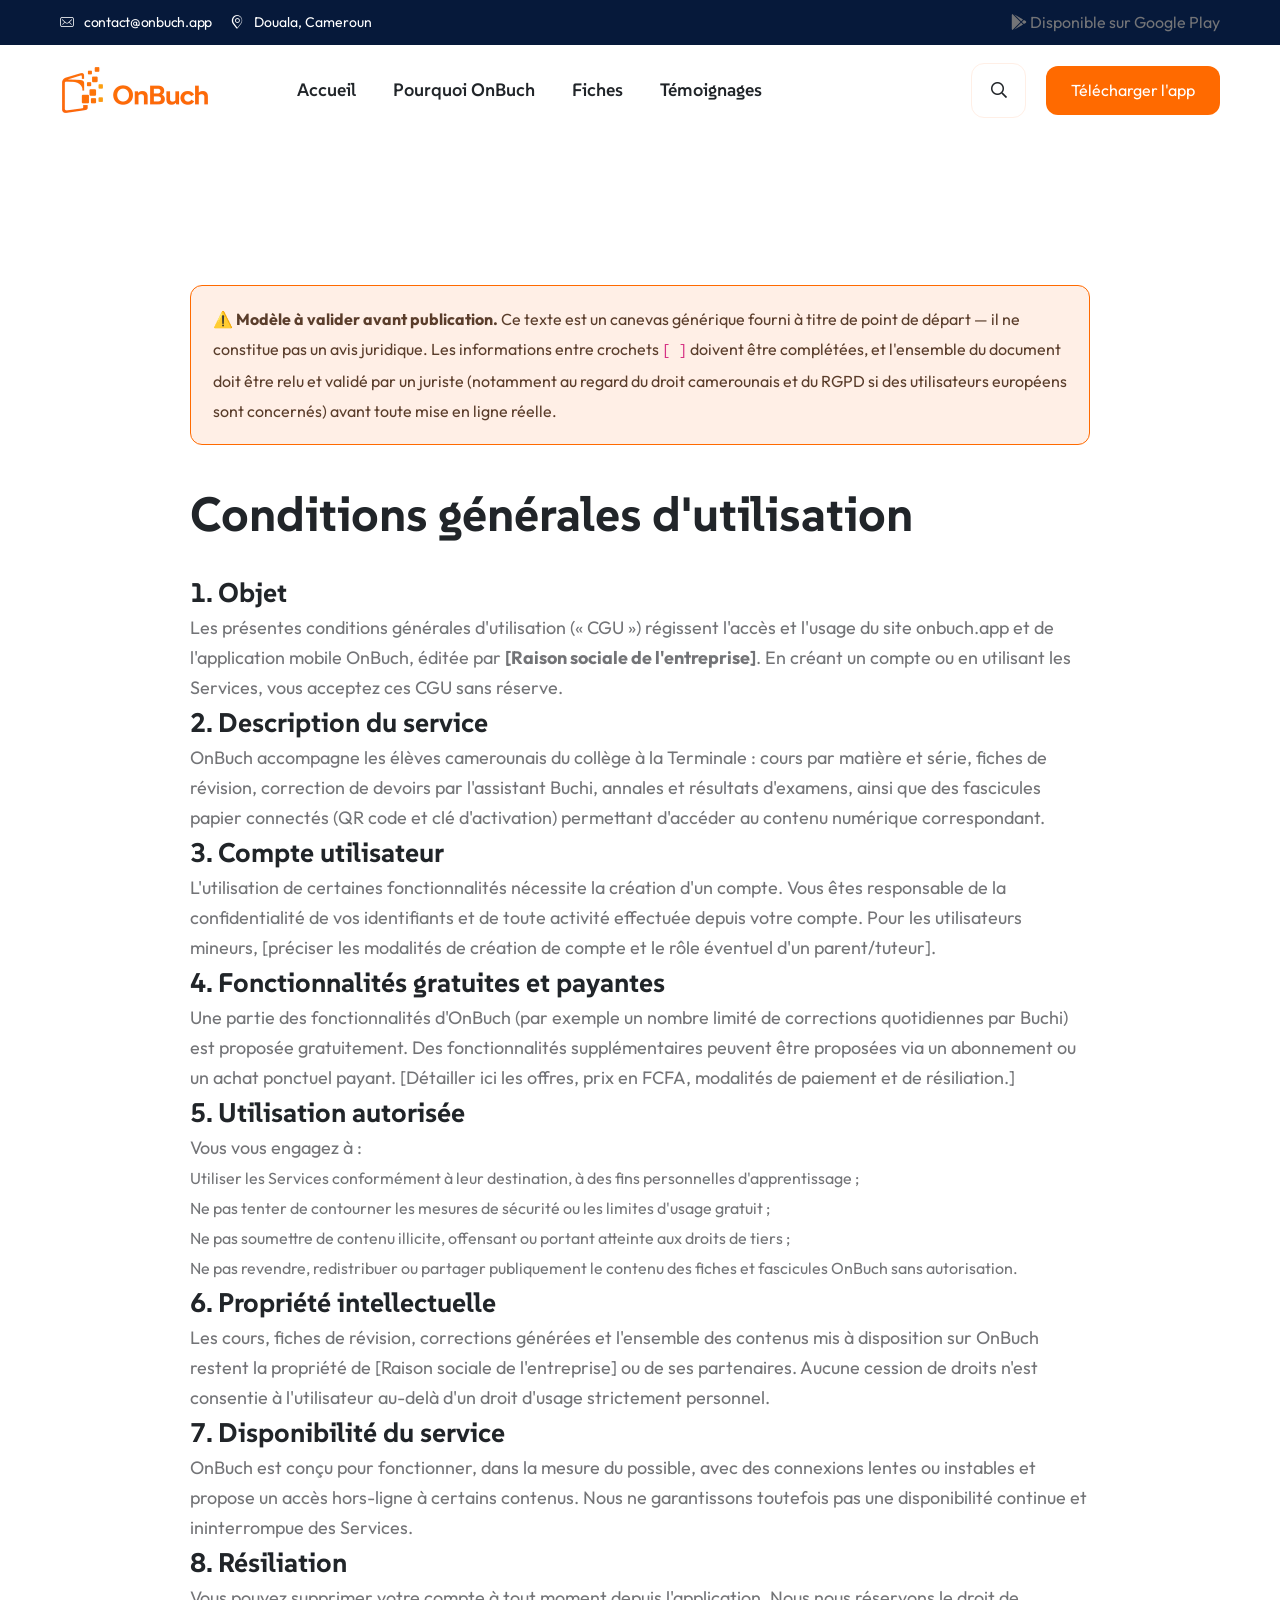
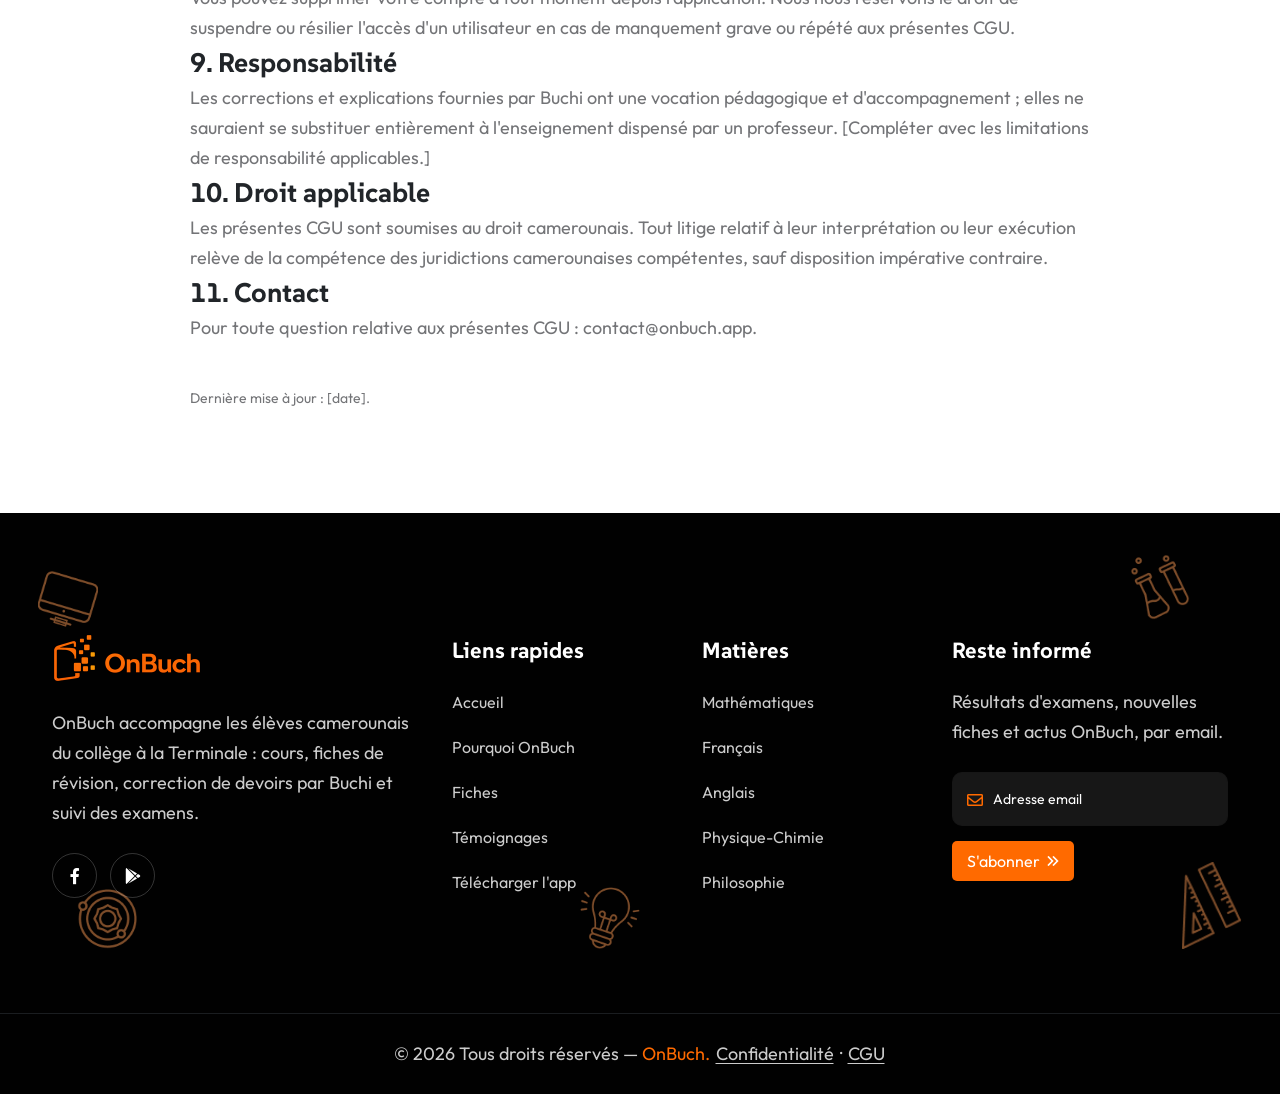
==== commit 3ad1577f: "Remove mentions légales page The company isn't registered yet, so publishing a legal notice (RCCM nu" ====
--- a/landing-template/edufit/home-online/pages/cgu.html
+++ b/landing-template/edufit/home-online/pages/cgu.html
@@ -314,7 +314,6 @@
                             <!--===  Copyright Text  ===-->
                             <div class="copyright-text text-center">
                                 <p>&copy; 2026 Tous droits réservés — <span>OnBuch.</span>
-                                    <a href="mentions-legales.html">Mentions légales</a> ·
                                     <a href="confidentialite.html">Confidentialité</a> ·
                                     <a href="cgu.html">CGU</a>
                                 </p>
